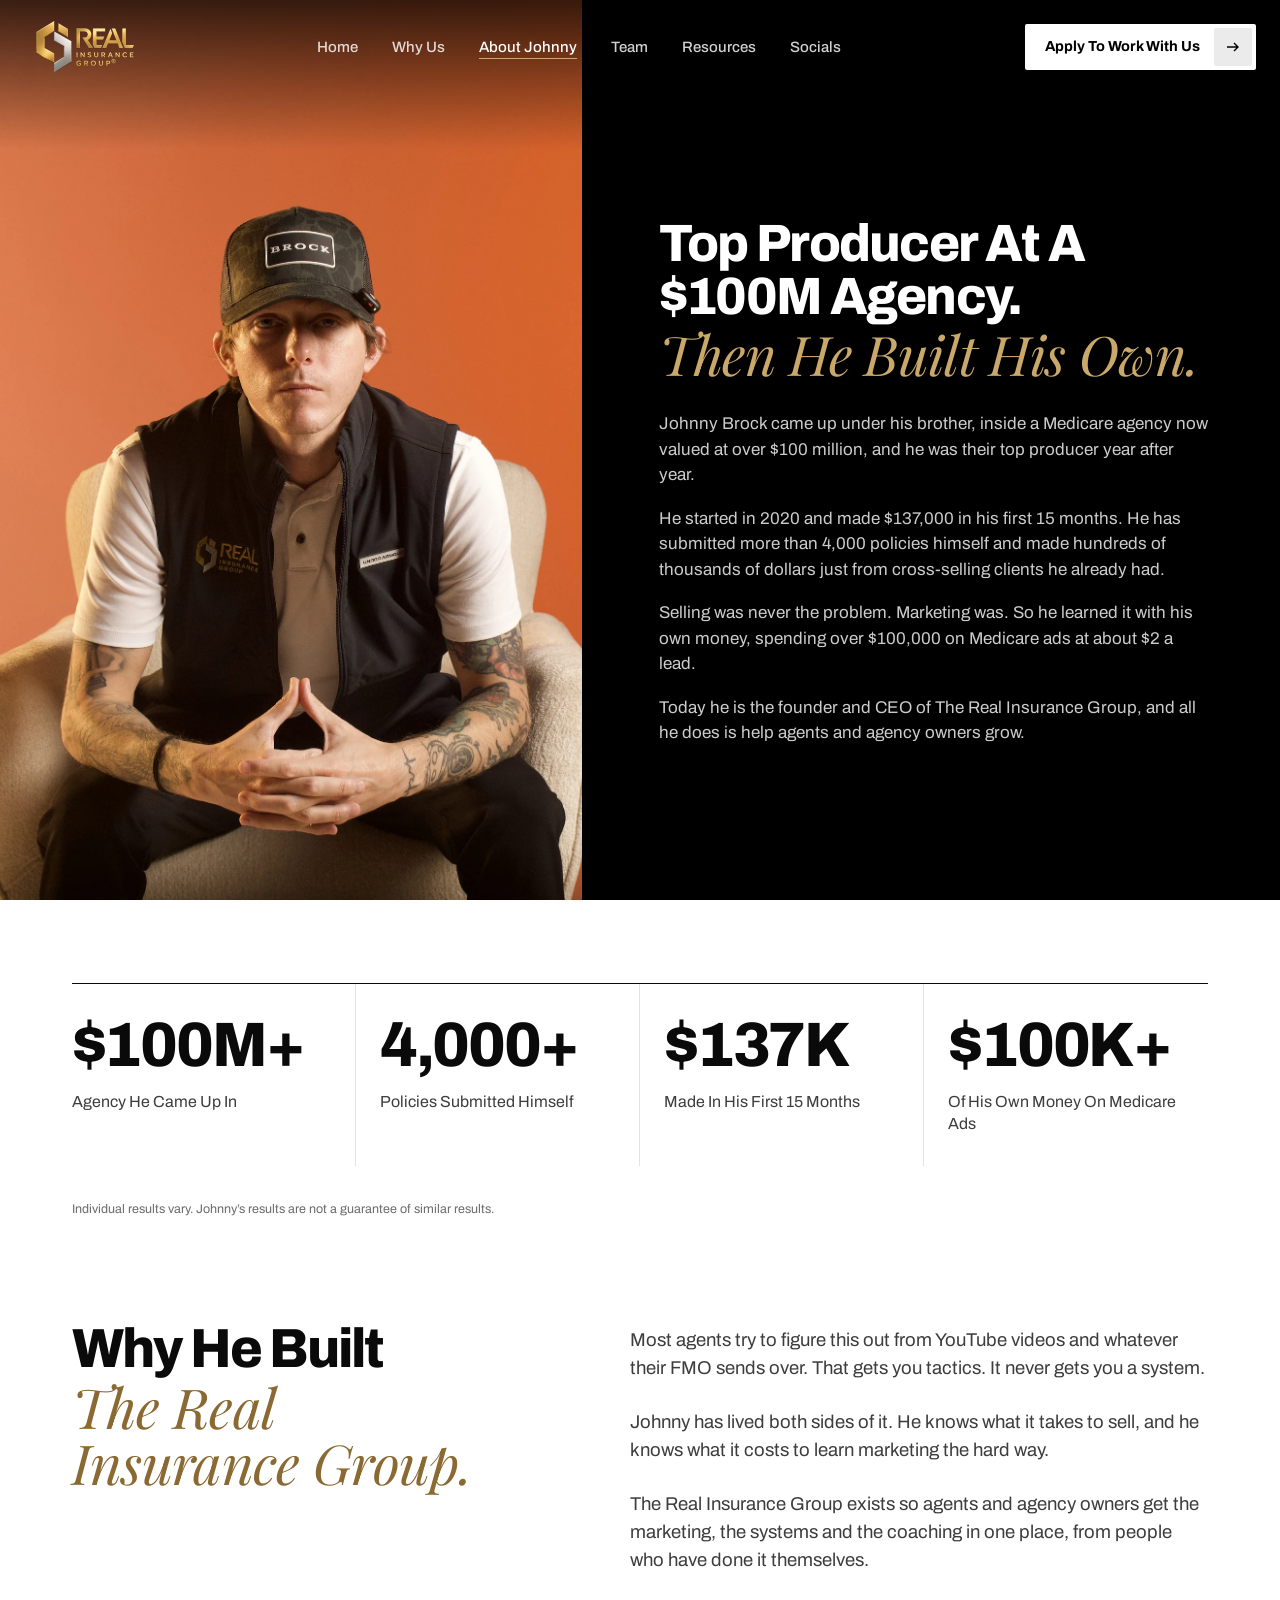
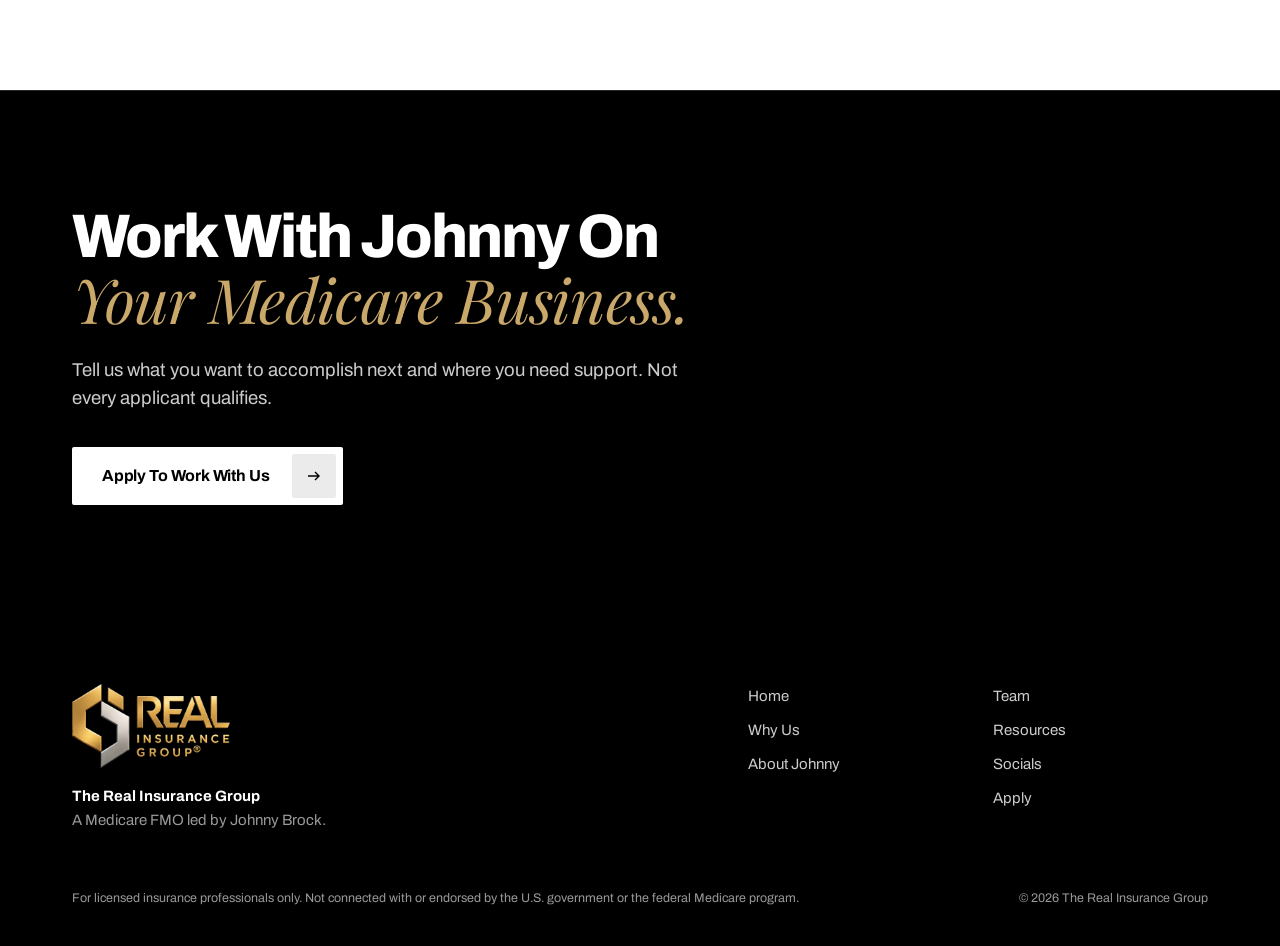
==== about.html @ c0083465 "Add survey-gated booking page with Johnny's calendar Co-Authored-By: Claude Opus 5.5 <noreply@anthro" ====
<!doctype html>
<html lang="en">
<head>
<meta charset="utf-8">
<meta name="viewport" content="width=device-width,initial-scale=1">
<title>About Johnny Brock | The Real Insurance Group</title>
<meta name="description" content="Johnny Brock came up under his brother as the top producer at a Medicare agency now valued at over $100 million. Then he built The Real Insurance Group.">
<link rel="icon" href="assets/favicon.png?v=2">
<link rel="apple-touch-icon" href="assets/favicon.png?v=2">
<meta name="theme-color" content="#000000">
<meta property="og:title" content="About Johnny Brock | The Real Insurance Group">
<meta property="og:description" content="Johnny Brock came up under his brother as the top producer at a Medicare agency now valued at over $100 million. Then he built The Real Insurance Group.">
<meta property="og:image" content="assets/og.jpg">
<meta property="og:type" content="website">
<link rel="preconnect" href="https://fonts.googleapis.com"><link rel="preconnect" href="https://fonts.gstatic.com" crossorigin>
<link href="https://fonts.googleapis.com/css2?family=Archivo:wdth,wght@62..125,400..800&family=Playfair+Display:ital,wght@1,400&display=swap" rel="stylesheet">
<link rel="stylesheet" href="styles.css?v=47">
<script>document.documentElement.classList.add('js')</script>
<script async src="https://javmartz04-ship-it.github.io/brandridge-tracker/t.js" data-client="johnny" data-name="Johnny" data-funnel="Main Website"></script>
</head>
<body class="inner">
<a class="skip" href="#main">Skip To Content</a>
<header class="nav" id="nav">
  <a class="brand" href="index.html" aria-label="The Real Insurance Group, home"><img src="assets/rig-logo-nav.webp" width="392" height="208" alt="The Real Insurance Group"></a>
  <nav aria-label="Main"><ul><li><a href="index.html">Home</a></li><li><a href="why.html">Why Us</a></li><li><a href="about.html" aria-current="page">About Johnny</a></li><li><a href="team.html">Team</a></li><li><a href="resources.html">Resources</a></li><li><a href="socials.html">Socials</a></li></ul></nav>
  <a class="btn lt" href="#apply" data-apply>Apply To Work With Us<i><svg viewBox="0 0 16 16" fill="none" stroke="currentColor" stroke-width="1.4"><path d="M2 8h11M9 4l4 4-4 4"/></svg></i></a>
  <button class="burger" id="burger" aria-label="Open menu" aria-expanded="false"><span></span><span></span></button>
</header>
<div class="sheet" id="sheet">
  <a href="index.html">Home</a><a href="why.html">Why Us</a><a href="about.html">About Johnny</a><a href="team.html">Team</a><a href="resources.html">Resources</a><a href="socials.html">Socials</a>
  <a class="btn lt" href="#apply" data-apply>Apply To Work With Us<i><svg viewBox="0 0 16 16" fill="none" stroke="currentColor" stroke-width="1.4"><path d="M2 8h11M9 4l4 4-4 4"/></svg></i></a>
</div>
<div id="sent" aria-hidden="true"></div>
<main id="main">
<section class="ab dark" id="top">
  <div class="ab-g">
    <div class="ab-photo"><img src="assets/johnny-chair.webp" width="1700" height="1855" alt="Johnny Brock, founder and CEO of The Real Insurance Group" fetchpriority="high"></div>
    <div class="ab-c">
      <h1>Top Producer At A $100M Agency. <em class="e">Then He Built His Own.</em></h1>
      <p class="lead">Johnny Brock came up under his brother, inside a Medicare agency now valued at over $100 million, and he was their top producer year after year.</p>
      <p class="lead">He started in 2020 and made $137,000 in his first 15 months. He has submitted more than 4,000 policies himself and made hundreds of thousands of dollars just from cross-selling clients he already had.</p>
      <p class="lead">Selling was never the problem. Marketing was. So he learned it with his own money, spending over $100,000 on Medicare ads at about $2 a lead.</p>
      <p class="lead">Today he is the founder and CEO of The Real Insurance Group, and all he does is help agents and agency owners grow.</p>
    </div>
  </div>
</section>

<section class="ab-n">
  <div class="wrap">
    <ul class="r">
      <li><b>$100M+</b><span>Agency He Came Up In</span></li>
      <li><b>4,000+</b><span>Policies Submitted Himself</span></li>
      <li><b>$137K</b><span>Made In His First 15 Months</span></li>
      <li><b>$100K+</b><span>Of His Own Money On Medicare Ads</span></li>
    </ul>
    <p class="fine">Individual results vary. Johnny&rsquo;s results are not a guarantee of similar results.</p>
  </div>
</section>

<section class="ab-w">
  <div class="wrap ab-w-g">
    <h2 class="r">Why He Built <em class="e">The Real Insurance Group.</em></h2>
    <div class="r">
      <p class="lead">Most agents try to figure this out from YouTube videos and whatever their FMO sends over. That gets you tactics. It never gets you a system.</p>
      <p class="lead">Johnny has lived both sides of it. He knows what it takes to sell, and he knows what it costs to learn marketing the hard way.</p>
      <p class="lead">The Real Insurance Group exists so agents and agency owners get the marketing, the systems and the coaching in one place, from people who have done it themselves.</p>
    </div>
  </div>
</section>

<section class="cta dark">
  <div class="wrap r">
    <h2>Work With Johnny On <em class="e">Your Medicare Business.</em></h2>
    <p class="lead">Tell us what you want to accomplish next and where you need support. Not every applicant qualifies.</p>
    <a class="btn" href="#apply" data-apply>Apply To Work With Us<i><svg viewBox="0 0 16 16" fill="none" stroke="currentColor" stroke-width="1.4"><path d="M2 8h11M9 4l4 4-4 4"/></svg></i></a>
  </div>
</section>
</main>

<footer class="foot dark">
  <div class="wrap foot-g">
    <div class="f-b"><a class="brand" href="index.html" aria-label="Home"><img src="assets/rig-logo.webp" width="900" height="478" alt="The Real Insurance Group" loading="lazy"></a><p><b>The Real Insurance Group</b><br>A Medicare FMO led by Johnny Brock.</p></div>
    <nav aria-label="Footer"><a href="index.html">Home</a><a href="why.html">Why Us</a><a href="about.html">About Johnny</a></nav>
    <nav aria-label="Footer, more"><a href="team.html">Team</a><a href="resources.html">Resources</a><a href="socials.html">Socials</a><a href="#apply" data-apply>Apply</a></nav>
  </div>
  <div class="wrap legal"><p>For licensed insurance professionals only. Not connected with or endorsed by the U.S. government or the federal Medicare program.</p><p>&copy; 2026 The Real Insurance Group</p></div>
</footer>

<div class="modal" id="modal" role="dialog" aria-modal="true" aria-label="Agent story" hidden><button class="x" id="x" aria-label="Close video"><span></span><span></span></button><video id="player" controls playsinline></video></div>
<div id="sv" role="dialog" aria-modal="true" aria-label="Apply To Work With Us" inert>
  <div class="scrim"></div>
  <div class="mcard" id="svCard">
    <div class="sv-bar"><i id="svFill"></i></div>
    <div class="sv-top"><button type="button" class="sv-x" id="svX" aria-label="Close"><svg viewBox="0 0 16 16" fill="none" stroke="currentColor" stroke-width="1.6"><path d="M3 3l10 10M13 3L3 13"/></svg></button></div>
    <div class="stage" id="svStage" aria-live="polite"></div>
  </div>
</div>
<script src="site.js?v=18"></script>
<script src="survey.js?v=4"></script>
</body>
</html>
---- styles.css ----
/* The Real Insurance Group. Black room, white paper, one platinum tone.
   Black ramp from reference/design-systems/bugatti. Radius 2px: institutional, everywhere. */
:root{
  --black:#000000;
  --soft:#0d0d0d;
  --card:#141414;
  --line-d:#262626;
  --line-d2:#3a3a3a;
  --white:#ffffff;
  --paper:#f5f5f3;
  --ink:#0a0a0a;
  --body:#3d3d3d;
  --muted:#6b6b6b;
  --line:#e2e2df;
  --on-d:#cccccc;
  --on-d-m:#999999;
  --plat:#d3ccbf;       /* the one accent, on black */
  --plat-ink:#6f685c;   /* same tone, legible on white */
  --r:2px;
  --ease:cubic-bezier(.32,.72,0,1);
  --disp:'Archivo',system-ui,sans-serif;
  --serif:'Playfair Display',Georgia,serif;
  --pad:clamp(20px,5.6vw,88px);
}
*{box-sizing:border-box;margin:0}
html{scroll-behavior:smooth;-webkit-text-size-adjust:100%}
body{font-family:var(--disp);background:var(--white);color:var(--ink);font-size:17px;line-height:1.6;-webkit-font-smoothing:antialiased;overflow-x:clip}
img,video{display:block;max-width:100%}
a{color:inherit;text-decoration:none}
button{font:inherit;color:inherit;background:none;border:0;cursor:pointer}
:focus-visible{outline:2px solid currentColor;outline-offset:3px}
.skip{position:absolute;left:-999px;top:8px;background:#fff;color:#000;padding:10px 16px;z-index:30}
.skip:focus{left:8px}

/* type */
h1,h2,h3{font-family:var(--disp);font-weight:800;letter-spacing:-.032em;line-height:1.02;font-variation-settings:"wdth" 96}
em.e{font-family:var(--serif);font-style:italic;font-weight:400;letter-spacing:-.012em;font-variation-settings:normal}
h2{font-size:clamp(38px,5.1vw,76px)}
h2 em.e{color:var(--plat-ink)}
.dark h2 em.e,.dark .e{color:var(--plat)}
.label{display:flex;align-items:center;gap:12px;font-size:11.5px;font-weight:600;letter-spacing:.24em;text-transform:uppercase;color:var(--muted);margin-bottom:26px}
.label::before{content:"";width:28px;height:1px;background:currentColor}
.dark .label{color:var(--on-d-m)}
.num{font-variant-numeric:tabular-nums}

/* buttons */
.btn{display:inline-flex;align-items:center;gap:22px;padding:7px 7px 7px 30px;border-radius:var(--r);font-weight:700;font-size:16px;letter-spacing:-.005em;background:var(--ink);color:var(--white);transition:transform .5s var(--ease),background .5s var(--ease)}
.btn i{display:grid;place-items:center;width:44px;height:44px;border-radius:var(--r);background:rgba(255,255,255,.14);transition:transform .5s var(--ease)}
.btn svg{width:16px;height:16px}
.btn:hover i{transform:translateX(3px) scale(1.05)}
.btn:active{transform:scale(.98)}
.dark .btn,.btn.lt{background:var(--white);color:var(--black)}
.dark .btn i,.btn.lt i{background:rgba(0,0,0,.08)}
.micro{font-size:13.5px;color:var(--muted);margin-top:14px}
.dark .micro{color:var(--on-d-m)}

/* nav */
.nav{position:fixed;z-index:20;top:14px;left:14px;right:14px;display:flex;align-items:center;justify-content:space-between;height:66px;padding:0 10px 0 22px;border-radius:var(--r);color:var(--white);background:rgba(10,10,10,.62);backdrop-filter:blur(22px) saturate(1.3);-webkit-backdrop-filter:blur(22px) saturate(1.3);box-shadow:inset 0 0 0 1px rgba(255,255,255,.1);transition:background .6s var(--ease)}
.brand svg{height:44px;width:auto;display:block}
.nav ul{display:flex;gap:34px;list-style:none;padding:0;font-size:15px;font-weight:500}
.nav ul a{opacity:.82;transition:opacity .4s var(--ease)}
.nav ul a:hover{opacity:1}
.nav .btn{padding:4px 4px 4px 20px;gap:14px;font-size:14.5px}
.nav .btn i{width:38px;height:38px}
.burger{display:none;width:46px;height:46px;position:relative}
.burger span{position:absolute;left:12px;right:12px;height:1.5px;background:#fff;transition:transform .55s var(--ease),top .55s var(--ease)}
.burger span:nth-child(1){top:18px}.burger span:nth-child(2){top:27px}
.open .burger span:nth-child(1){top:22px;transform:rotate(45deg)}
.open .burger span:nth-child(2){top:22px;transform:rotate(-45deg)}
.sheet{position:fixed;inset:0;z-index:19;background:rgba(0,0,0,.94);backdrop-filter:blur(30px);-webkit-backdrop-filter:blur(30px);color:#fff;padding:120px 26px 40px;display:flex;flex-direction:column;gap:6px;opacity:0;visibility:hidden;transition:opacity .5s var(--ease),visibility .5s}
.open .sheet{opacity:1;visibility:visible}
.sheet a:not(.btn){font-size:38px;font-weight:800;letter-spacing:-.03em;padding:6px 0;transform:translateY(26px);opacity:0;transition:transform .7s var(--ease),opacity .7s var(--ease)}
.open .sheet a:not(.btn){transform:none;opacity:1}
.sheet a:nth-child(2){transition-delay:.05s!important}.sheet a:nth-child(3){transition-delay:.1s!important}.sheet a:nth-child(4){transition-delay:.15s!important}.sheet a:nth-child(5){transition-delay:.2s!important}
.sheet .btn{align-self:flex-start;margin-top:26px}

/* hero */
.hero{position:relative;min-height:max(100dvh,760px);background:var(--black);color:var(--white);display:flex;align-items:flex-end;overflow:hidden}
.hero-photo{position:absolute;top:0;right:0;width:84%;height:100%;object-fit:cover;object-position:100% 10%}
.hero-photo-wrap{position:absolute;inset:0}
.hero-photo-wrap::after{content:"";position:absolute;inset:0;background:linear-gradient(90deg,#000 34%,rgba(0,0,0,.6) 50%,transparent 64%),linear-gradient(0deg,#000,transparent 20%)}
.hero-in{position:relative;width:100%;padding:128px var(--pad) 44px}
.hero .label{color:var(--on-d);margin-bottom:24px}
h1{font-size:clamp(50px,5.6vw,88px);line-height:.99}
h1 .ln{display:block;overflow:hidden;padding-bottom:.14em;margin-bottom:-.14em}
h1 .ln>span{display:block}
h1 em.e{color:var(--plat);font-size:1.04em}
.js h1 .ln>span{transform:translateY(112%);animation:rise 1.25s var(--ease) forwards}
.js h1 .ln:nth-child(2)>span{animation-delay:.1s}
.js h1 .ln:nth-child(3)>span{animation-delay:.2s}
@keyframes rise{to{transform:none}}
.sub{max-width:600px;font-size:clamp(17px,1.32vw,20px);line-height:1.5;color:var(--on-d);margin:26px 0 28px}
.sub b{color:#fff;font-weight:600}
.hero-rule{height:1px;background:var(--line-d2);max-width:640px;margin:32px 0 24px}
.stats{display:flex;gap:clamp(26px,3.6vw,56px)}
.stats b{display:block;font-size:clamp(26px,2.5vw,36px);font-weight:800;letter-spacing:-.03em;line-height:1.1}
.stats b sup{font-size:1em;vertical-align:baseline;color:var(--plat);line-height:0}
.stats>div>span{display:block;font-size:11px;font-weight:500;letter-spacing:.14em;text-transform:uppercase;color:var(--on-d-m);margin-top:5px}
.watch{position:absolute;right:0;bottom:0;display:flex;align-items:center;gap:20px;background:var(--white);color:var(--black);padding:10px 26px 10px 10px;text-align:left;transition:padding .6s var(--ease)}
.watch:hover{padding-right:34px}
.watch img{width:62px;height:78px;object-fit:cover;object-position:50% 18%;filter:grayscale(1)}
.watch small{display:block;font-size:12.5px;color:var(--muted);line-height:1.3}
.watch strong{display:block;font-size:19px;font-weight:800;letter-spacing:-.02em;line-height:1.25}
.watch .pl{display:grid;place-items:center;width:42px;height:42px;background:var(--black);color:#fff;border-radius:var(--r)}
.watch .pl svg{width:13px;height:13px}

@media (max-width:1000px){.nav ul{display:none}.nav .btn{display:none}.burger{display:block}.nav{height:60px;padding:0 6px 0 16px}.brand svg{height:32px}}
@media (min-width:1001px){.sheet{display:none}}
@media (max-width:760px){
  .hero{display:block;min-height:0}
  .hero-photo-wrap{position:relative;height:318px;overflow:hidden}
  .hero-photo{width:auto;max-width:none;height:128%;right:-14px;object-fit:contain}
  .hero-photo-wrap::after{background:linear-gradient(0deg,#000 2%,transparent 32%)}
  .hero-in{padding:0 20px 34px;margin-top:-34px}
  .hero .label{margin-bottom:14px;font-size:10.5px;letter-spacing:.18em}
  h1{font-size:clamp(42px,12.1vw,56px)}
  h1 em.e{font-size:.98em}
  .sub{font-size:16.5px;margin:16px 0 20px}
  .btn{width:100%;justify-content:space-between}
  .hero-rule{margin:26px 0 20px}
  .stats{justify-content:space-between;gap:12px}
  .stats>div>span{font-size:9.5px;letter-spacing:.1em}
  .watch{position:static;width:100%;padding:10px 18px 10px 10px}
  .watch .pl{margin-left:auto}
}
@media (prefers-reduced-motion:reduce){*,*::before,*::after{animation:none!important;transition:none!important}.js h1 .ln>span{transform:none}html{scroll-behavior:auto}}

/* layout */
.wrap{padding-inline:var(--pad);max-width:1640px;margin-inline:auto}
section{position:relative}
.lead{font-size:clamp(18px,1.45vw,22px);line-height:1.5;color:var(--body);margin-top:26px}
.dark .lead{color:var(--on-d)}
.fine{font-size:12.5px;line-height:1.55;color:var(--muted);padding-top:34px}
.js .r{opacity:0;transform:translateY(34px);filter:blur(6px);transition:opacity 1s var(--ease),transform 1s var(--ease),filter 1s var(--ease)}
.js .r.in{opacity:1;transform:none;filter:none}
.shell{padding:7px;border-radius:calc(var(--r) + 2px);background:rgba(0,0,0,.035);box-shadow:inset 0 0 0 1px rgba(0,0,0,.06)}
.shell.d{background:rgba(255,255,255,.06);box-shadow:inset 0 0 0 1px rgba(255,255,255,.12)}
.core{background:var(--white);border-radius:var(--r);padding:clamp(26px,3.4vw,52px);box-shadow:0 24px 60px -30px rgba(0,0,0,.18),inset 0 1px 0 #fff;height:100%}
.core.blk{background:var(--black);color:var(--white);box-shadow:0 34px 80px -34px rgba(0,0,0,.5),inset 0 1px 0 rgba(255,255,255,.1)}

/* strip */
.strip{overflow:hidden;background:var(--white);border-bottom:1px solid var(--line);padding:24px 0}
.track{display:flex;width:max-content;animation:mq 46s linear infinite}
.strip:hover .track{animation-play-state:paused}
.set{display:flex;gap:64px;padding-right:64px}
.set span{white-space:nowrap;font-size:16px;color:var(--muted)}
.set b{color:var(--ink);font-weight:800;letter-spacing:-.02em;margin-right:6px}
@keyframes mq{to{transform:translateX(-50%)}}

/* problem */
.why{padding:clamp(88px,10.5vw,168px) 0 clamp(72px,8vw,120px)}
.why-g{display:grid;grid-template-columns:5fr 6fr;gap:clamp(40px,7vw,120px)}
.why-h{align-self:start}
.rows{list-style:none;padding:0;border-top:1px solid var(--ink)}
.rows li{display:grid;grid-template-columns:58px 1fr;padding:30px 0 32px;border-bottom:1px solid var(--line)}
.n{font-size:13px;font-weight:600;color:var(--muted);padding-top:7px}
.rows h3{font-size:clamp(24px,2vw,30px);letter-spacing:-.025em;line-height:1.15}
.rows p{grid-column:2;margin-top:10px;color:var(--body);max-width:520px}
.sub-x{display:grid;grid-template-columns:5fr 6fr;gap:clamp(40px,7vw,120px);align-items:end;margin-top:clamp(80px,9vw,140px)}
.sx-l{font-size:clamp(20px,1.7vw,26px);line-height:1.38;letter-spacing:-.012em}
.sx-n b{display:block;font-size:clamp(72px,12.4vw,196px);font-weight:800;letter-spacing:-.055em;line-height:.9;font-variation-settings:"wdth" 92}
.sx-n span{display:block;margin-top:18px;color:var(--muted);font-size:18px}

/* machine */
.machine{background:var(--black);color:var(--white);padding:clamp(100px,12vw,190px) 0 clamp(88px,9vw,140px)}
.reframe{font-size:clamp(42px,7vw,112px);line-height:1}
.reframe em.e{font-size:1.02em}
.m-head{display:flex;justify-content:space-between;align-items:flex-end;gap:40px;margin-top:clamp(70px,9vw,140px);padding-bottom:30px;border-bottom:1px solid var(--line-d2)}
.m-head p{max-width:520px;color:var(--on-d);font-size:18px}
.m-head h3{font-size:clamp(22px,2vw,30px);text-align:right;line-height:1.1;letter-spacing:-.02em}
.parts{list-style:none;padding:0;display:grid;grid-template-columns:repeat(5,1fr)}
.parts li{padding:30px 26px 10px;border-left:1px solid var(--line-d)}
.parts li:first-child{border-left:0;padding-left:0}
.parts .n{display:block;color:var(--plat);padding:0}
.parts h3{font-size:clamp(26px,2.4vw,36px);margin:clamp(60px,7vw,110px) 0 14px;letter-spacing:-.03em}
.parts p{font-size:15.5px;line-height:1.5;color:var(--on-d-m)}

/* deal */
.deal{padding:clamp(100px,11vw,176px) 0}
.deal-g{display:grid;grid-template-columns:7fr 5fr;gap:18px;margin-top:clamp(40px,5vw,72px)}
.who{font-size:14px;font-weight:600;color:var(--muted);margin-bottom:clamp(44px,6vw,92px)}
.blk .who{color:var(--on-d-m)}
.core h3{font-size:clamp(30px,3vw,46px);line-height:1.05}
.deal dl{margin-top:44px}
.deal dt{font-weight:700;padding-top:20px;border-top:1px solid var(--line-d2)}
.deal dd{margin:4px 0 22px;color:var(--on-d);max-width:560px}
.deal ul{list-style:none;padding:0;margin-top:44px}
.deal ul li{padding:15px 0;border-top:1px solid var(--line);color:var(--body);line-height:1.42}
.catch{max-width:1040px;margin:clamp(90px,10vw,160px) auto 0}
.c-q{font-family:var(--serif);font-style:italic;font-size:clamp(30px,3.2vw,46px);color:var(--plat-ink)}
.catch blockquote{font-size:clamp(25px,2.9vw,44px);line-height:1.22;letter-spacing:-.024em;margin-top:18px;font-weight:500;color:var(--muted)}
.catch strong{color:var(--ink);font-weight:800}
.catch figcaption{margin-top:26px;font-size:15px;font-weight:600}

/* math */
.math{background:var(--paper);padding:clamp(100px,11vw,170px) 0 64px}
.math-g{display:grid;grid-template-columns:5fr 7fr;gap:clamp(40px,7vw,110px);align-items:center}
.calc label{display:flex;justify-content:space-between;align-items:baseline;gap:20px;font-weight:600}
.calc output{font-size:36px;font-weight:800;letter-spacing:-.03em}
input[type=range]{-webkit-appearance:none;appearance:none;width:100%;height:30px;background:none;margin:12px 0 26px;cursor:pointer}
input[type=range]::-webkit-slider-runnable-track{height:2px;background:linear-gradient(90deg,var(--ink) var(--p,58%),var(--line) var(--p,58%))}
input[type=range]::-moz-range-track{height:2px;background:var(--line)}
input[type=range]::-moz-range-progress{height:2px;background:var(--ink)}
input[type=range]::-webkit-slider-thumb{-webkit-appearance:none;width:30px;height:30px;margin-top:-14px;border-radius:var(--r);background:var(--ink);box-shadow:0 8px 20px -6px rgba(0,0,0,.45)}
input[type=range]::-moz-range-thumb{width:30px;height:30px;border:0;border-radius:var(--r);background:var(--ink)}
.out{display:grid;grid-template-columns:1fr 1fr 1.25fr;gap:18px}
.out span{display:block;font-size:13.5px;color:var(--muted)}
.out b{font-size:clamp(25px,2.3vw,34px);font-weight:800;letter-spacing:-.03em;line-height:1.3}
.out .big b{font-size:clamp(32px,3.2vw,48px);line-height:1}
.bars{display:grid;grid-template-columns:repeat(5,1fr);gap:8px;height:150px;align-items:end;margin-top:30px}
.bar{height:100%;display:flex;flex-direction:column;justify-content:flex-end;position:relative}
.bar i{display:block;width:100%;height:100%;background:var(--ink);transform-origin:bottom;transition:transform .7s var(--ease)}
.bar span{font-size:12px;color:var(--muted);padding-top:8px}
.cmp{margin-top:22px;padding-top:18px;border-top:1px solid var(--line);color:var(--muted);font-size:15.5px}
.cmp b{color:var(--ink)}

/* johnny */
.johnny{display:grid;grid-template-columns:5fr 7fr;background:var(--white)}
.j-photo{background:#000;position:relative;min-height:640px;overflow:hidden}
.j-photo img{position:absolute;inset:0;width:100%;height:100%;object-fit:cover;object-position:50% 12%}
.j-copy{padding:clamp(84px,9.5vw,150px) var(--pad)}
.time{list-style:none;padding:0;margin-top:44px;border-top:1px solid var(--ink)}
.time li{display:grid;grid-template-columns:clamp(120px,14vw,190px) 1fr;align-items:baseline;padding:15px 0;border-bottom:1px solid var(--line)}
.time b{font-size:clamp(20px,1.7vw,25px);font-weight:800;letter-spacing:-.025em}
.time span{color:var(--body)}
.j-q{display:flex;align-items:center;gap:28px;margin-top:48px}
.j-q img{width:128px;height:128px;object-fit:cover;border-radius:var(--r);flex:none}
.j-q blockquote{font-family:var(--serif);font-style:italic;font-size:clamp(22px,1.9vw,28px);line-height:1.25}
.j-q cite{display:block;font-family:var(--disp);font-style:normal;font-size:14px;color:var(--muted);margin-top:10px}

/* results */
.results{background:var(--paper);padding:clamp(100px,11vw,170px) 0 64px}
.res-h{display:flex;justify-content:space-between;align-items:flex-end;gap:30px}
.arrows{display:flex;gap:8px;flex:none}
.arrows button{width:54px;height:54px;border-radius:var(--r);background:var(--ink);color:#fff;display:grid;place-items:center;transition:transform .5s var(--ease)}
.arrows button:active{transform:scale(.95)}
.arrows svg{width:17px;height:17px}
.rail{display:flex;gap:18px;overflow-x:auto;scroll-snap-type:x mandatory;padding:clamp(40px,4.6vw,66px) var(--pad) 6px;scrollbar-width:none;scroll-padding-left:var(--pad)}
.rail::-webkit-scrollbar{display:none}
.t{flex:0 0 clamp(272px,23vw,350px);scroll-snap-align:start}
.t h3{font-size:clamp(32px,2.9vw,44px);margin-top:22px;letter-spacing:-.04em}
.t .res{font-weight:600;margin-top:4px;line-height:1.35}
.t p{font-size:15.5px;line-height:1.5;color:var(--body);margin-top:12px}
.t .res{color:var(--ink)}
.t .by{font-size:14px;color:var(--muted)}
.t .by b{display:block;color:var(--ink);font-weight:700}
.v{position:relative;display:block;width:100%;aspect-ratio:4/5;overflow:hidden;border-radius:var(--r);background:#000}
.v img{width:100%;height:100%;object-fit:cover;object-position:50% 20%;filter:grayscale(1);transition:filter .7s var(--ease),transform 1s var(--ease)}
.v:hover img{filter:none;transform:scale(1.03)}
.v .pl{position:absolute;left:14px;bottom:14px;width:46px;height:46px;display:grid;place-items:center;background:#fff;color:#000;border-radius:var(--r)}
.v .pl svg{width:13px;height:13px}
.v .d{position:absolute;right:14px;bottom:26px;color:#fff;font-size:13px;font-weight:600;text-shadow:0 1px 8px rgba(0,0,0,.6)}
.words{display:grid;grid-template-columns:5fr 7fr;gap:clamp(30px,6vw,90px);margin-top:clamp(70px,8vw,120px);padding-top:40px}
.words>*{border-top:1px solid var(--ink);padding-top:26px}
.words blockquote{font-size:clamp(20px,1.7vw,26px);line-height:1.34;letter-spacing:-.015em}
.words strong{font-weight:800}
.words cite{display:block;font-style:normal;font-size:14px;color:var(--muted);margin-top:14px}

/* fit + faq */
.fit{padding:clamp(100px,11vw,170px) 0}
.fit-g{display:grid;grid-template-columns:7fr 5fr;gap:clamp(40px,7vw,110px)}
.two{display:grid;grid-template-columns:1fr 1fr;gap:clamp(28px,4vw,60px);margin-top:48px}
.two h3{font-size:19px;letter-spacing:-.015em;padding-bottom:14px;border-bottom:1px solid var(--ink)}
.two .no{color:var(--muted)}
.two .no h3{border-color:var(--line)}
.two ul{list-style:none;padding:0}
.two li{padding:14px 0;border-bottom:1px solid var(--line);line-height:1.42;font-size:16px}
.faq{border-top:1px solid var(--ink);align-self:start}
details{border-bottom:1px solid var(--line)}
summary{list-style:none;cursor:pointer;padding:24px 34px 24px 0;font-weight:700;font-size:19px;letter-spacing:-.015em;line-height:1.28;position:relative}
summary::-webkit-details-marker{display:none}
summary::after,summary::before{content:"";position:absolute;right:4px;top:35px;width:15px;height:1.5px;background:var(--ink);transition:transform .5s var(--ease)}
summary::after{transform:rotate(90deg)}
details[open] summary::after{transform:rotate(0)}
details p{padding:0 34px 24px 0;color:var(--body)}

/* apply */
.apply{background:var(--black);color:var(--white);padding:clamp(100px,11vw,170px) 0}
.apply-g{display:grid;grid-template-columns:6fr 6fr;gap:clamp(40px,7vw,110px);align-items:center}
.apply h2{font-size:clamp(42px,5.8vw,92px)}
.apply .core{background:var(--white);color:var(--ink)}
form{display:grid;grid-template-columns:1fr 1fr;gap:18px}
.f{grid-column:1/-1}.f.half{grid-column:auto}
.f label{display:block;font-size:13.5px;font-weight:600;margin-bottom:7px}
.f input,.f select{width:100%;height:52px;padding:0 14px;font:inherit;font-size:16px;color:var(--ink);background:var(--paper);border:1px solid var(--line);border-radius:var(--r);transition:border-color .4s var(--ease),background .4s var(--ease)}
.f input:focus,.f select:focus{outline:0;border-color:var(--ink);background:#fff}
.f .bad{border-color:#000;background:#fff;box-shadow:inset 0 0 0 1px #000}
.err{grid-column:1/-1;font-size:14.5px;font-weight:600}
.apply .btn.sub-b{grid-column:1/-1;background:var(--ink);color:#fff;justify-content:space-between;width:100%}
.apply .btn.sub-b i{background:rgba(255,255,255,.14)}
form .micro{grid-column:1/-1;margin:0;color:var(--muted)}
.ok h3{font-size:36px}.ok p{margin-top:12px;color:var(--body)}

/* footer */
.foot{background:var(--black);color:var(--white);border-top:1px solid var(--line-d);padding:64px 0 38px}
.foot-g{display:grid;grid-template-columns:6fr 2fr 2fr;gap:30px}
.foot .brand svg{height:72px}
.foot nav{display:flex;flex-direction:column;gap:10px;font-size:15px;color:var(--on-d)}
.foot nav a:hover{color:#fff}
.legal{display:flex;justify-content:space-between;gap:30px;margin-top:56px;font-size:12.5px;color:var(--on-d-m)}

/* modal */
.modal{position:fixed;inset:0;z-index:40;background:rgba(0,0,0,.94);display:grid;place-items:center;padding:24px}
.modal[hidden]{display:none}
.modal video{max-height:88dvh;max-width:100%;border-radius:var(--r);background:#000}
.x{position:absolute;top:18px;right:18px;width:50px;height:50px}
.x span{position:absolute;left:13px;right:13px;top:24px;height:1.5px;background:#fff;transform:rotate(45deg)}
.x span+span{transform:rotate(-45deg)}

@media (max-width:1000px){
  .why-g,.sub-x,.deal-g,.math-g,.johnny,.fit-g,.apply-g{grid-template-columns:1fr}
  .parts{grid-template-columns:1fr}
  .parts li,.parts li:first-child{display:grid;grid-template-columns:44px 1fr;padding:24px 0;border-left:0;border-bottom:1px solid var(--line-d)}
  .parts h3{margin:0 0 6px;font-size:28px}.parts p{grid-column:2}
  .m-head{display:block}.m-head h3{text-align:left;margin-top:26px}.m-head h3 br{display:none}
  .j-photo{min-height:0;aspect-ratio:1/1}
  .words{grid-template-columns:1fr}
}
@media (max-width:640px){
  .out{grid-template-columns:1fr 1fr}.out .big{grid-column:1/-1}
  .two{grid-template-columns:1fr}
  form{grid-template-columns:1fr}.f.half{grid-column:1/-1}
  .arrows{display:none}
  .t{flex-basis:76vw}
  .j-q{align-items:flex-start;gap:18px}.j-q img{width:84px;height:84px}
  .foot-g{grid-template-columns:1fr 1fr}.foot-g .brand{grid-column:1/-1}
  .legal{display:block}.legal p+p{margin-top:10px}
  .rows li{grid-template-columns:42px 1fr}
  .time li{grid-template-columns:112px 1fr}
}
@media (prefers-reduced-motion:reduce){.js .r{opacity:1;transform:none;filter:none}.track{animation:none}}

/* emphasis always takes its own line */
h2 em.e{display:block}
.why-h h2{font-size:clamp(38px,4.3vw,66px)}
.reframe{font-size:clamp(38px,5.15vw,84px)}
.reframe em.e{font-size:1.14em;margin-top:.04em}
.bars{height:190px}
@media (max-width:760px){h1 .em-br{display:block}}

/* Grant-order sections */
.band{background:var(--paper);border-bottom:1px solid var(--line)}
.band p{padding-block:22px;display:flex;justify-content:center;gap:18px;flex-wrap:wrap;font-size:clamp(17px,1.4vw,21px)}
.band span{font-family:var(--serif);font-style:italic}
.band b{font-weight:600;font-size:14px;align-self:center;color:var(--muted)}
.work{padding:clamp(80px,7.5vw,120px) 0;background:var(--white)}
.work h2 em.e,.about h2 em.e,.results h2 em.e{display:inline}
.cards{display:grid;grid-template-columns:1fr 1fr;gap:24px;margin-top:clamp(36px,3.6vw,56px)}
.card{position:relative;display:block;height:clamp(380px,33vw,500px);background:#000;overflow:hidden;border-radius:var(--r);color:#fff}
.card img{position:absolute;right:-4%;bottom:-3%;height:112%;width:auto;max-width:none;transition:transform 1.2s var(--ease)}
.card img.think{right:-2%;bottom:-2%;height:118%}
.card:hover img{transform:scale(1.035)}
.c-t{position:absolute;left:clamp(24px,2.8vw,44px);bottom:clamp(24px,2.8vw,40px);max-width:300px}
.c-t h3{font-size:clamp(34px,3.2vw,50px);line-height:1}
.c-t i{display:block;width:38px;height:2px;background:var(--plat);margin:16px 0 14px}
.c-t p{font-size:15.5px;line-height:1.45;color:var(--on-d)}
.about{position:relative;overflow:hidden;background:radial-gradient(90% 90% at 72% 30%,#fff,#f1f1ee 55%,#dfdfdb)}
.a-photo{position:absolute;right:-2%;bottom:0;width:min(58%,960px);height:auto}
.a-in{position:relative;padding-block:clamp(84px,8.5vw,136px) clamp(64px,6vw,96px)}
.a-in>*{max-width:600px}
.about h2{font-size:clamp(38px,4.3vw,66px)}
.about .time{margin-top:34px}
.about .time li{grid-template-columns:150px 1fr;padding:13px 0}
.reach{display:flex;gap:clamp(28px,4vw,60px);margin-top:36px}
.reach>div>b{display:block;font-size:clamp(26px,2.5vw,36px);font-weight:800;letter-spacing:-.03em;line-height:1.1}
.reach>div>span{display:block;font-size:11px;font-weight:500;letter-spacing:.12em;text-transform:uppercase;color:var(--muted);margin-top:6px}
.machine{padding:clamp(80px,7.5vw,120px) 0 clamp(60px,5.5vw,90px)}
.machine h2 em.e{display:inline}
.machine .parts{margin-top:40px;border-top:1px solid var(--line-d2)}
.machine .parts h3{margin-top:clamp(36px,4vw,60px)}
.results{padding:clamp(80px,7.5vw,120px) 0 48px;background:var(--white)}
.apply{padding:clamp(80px,8vw,130px) 0}
@media (max-width:1000px){
  .about .a-in{padding-bottom:20px}
  .a-photo{position:static;width:112%;max-width:none;margin:0 -6% 0 -6%}
  .about{display:flex;flex-direction:column-reverse}
  .machine .parts h3{margin:0 0 6px}
}
@media (max-width:640px){
  .cards{grid-template-columns:1fr;gap:14px}
  .card{height:420px}
  .card img,.card img.think{height:96%;right:-22%;bottom:-2%}
  .c-t{max-width:230px}
  .reach{justify-content:space-between;gap:12px}
  .reach>div>span{font-size:9.5px;letter-spacing:.08em}
  .about .time li{grid-template-columns:112px 1fr}
}

/* card + about fit */
.card::after{content:"";position:absolute;inset:0;background:linear-gradient(90deg,#000 26%,rgba(0,0,0,.55) 44%,transparent 62%)}
.c-t{z-index:1;max-width:250px}
.card img{right:-20%}
.card img.think{right:-8%}
.a-photo{right:0;width:min(55%,900px)}
.about h2{max-width:none}
.about h2 em.e{display:block}
.a-in>h2{max-width:820px}
@media (max-width:1000px){.a-photo{width:100%;margin:0}}
@media (max-width:640px){
  .card{height:430px}
  .card::after{background:linear-gradient(180deg,#000 30%,transparent 52%)}
  .card img{height:68%;right:-24%;bottom:-2%}
  .card img.think{height:70%;right:-14%}
  .c-t{top:22px;bottom:auto;left:20px;max-width:300px}
  .c-t h3 br{display:none}
  .c-t h3{font-size:32px}
  .results h2 em.e,.work h2 em.e,.machine h2 em.e{display:block}
}

/* hero on stage */
.hero-photo{left:35.2%;right:auto;top:0;width:auto;max-width:none;height:min(100%,62.5vw);object-fit:fill}
.hero-photo-wrap::after{background:linear-gradient(90deg,#000 36%,rgba(0,0,0,.55) 43%,transparent 51%),linear-gradient(0deg,#000,transparent 22%)}

/* stage */
.stage{background:#000;color:#fff}
.s-wide{position:relative}
.s-wide img{width:100%;height:min(62vw,860px);object-fit:cover;object-position:50% 62%}
.s-wide::after{content:"";position:absolute;inset:0;background:linear-gradient(0deg,#000 8%,rgba(0,0,0,.55) 36%,transparent 62%)}
.s-wide figcaption{position:absolute;left:0;right:0;bottom:clamp(20px,3vw,44px);z-index:1;margin-inline:auto}
.s-wide h2{font-size:clamp(36px,5vw,78px)}
.s-wide .label{margin-bottom:16px}
.s-row{display:grid;grid-template-columns:5fr 7fr;gap:clamp(36px,6vw,96px);align-items:center;padding-block:clamp(56px,6vw,96px) clamp(80px,8vw,130px)}
.s-row blockquote{font-family:var(--serif);font-style:italic;font-size:clamp(30px,3.5vw,54px);line-height:1.16}
.s-row cite{display:block;font-family:var(--disp);font-style:normal;font-size:15px;font-weight:600;color:var(--plat);margin-top:22px}
.s-row img{width:100%;border-radius:var(--r);aspect-ratio:3/2;object-fit:cover;object-position:60% 50%}

@media (max-width:1000px){
  .hero{display:block;min-height:0}
  .hero-photo-wrap{position:relative;height:clamp(330px,62vw,520px);overflow:hidden}
  .hero-photo{height:auto;width:max(215%,840px);left:50%;top:-16%;transform:translateX(-40.6%)}
  .hero-photo-wrap::after{background:linear-gradient(0deg,#000 2%,transparent 30%)}
  .hero-in{padding:0 var(--pad) 34px;margin-top:-34px}
  .watch{position:static;width:100%;padding:10px 18px 10px 10px}
  .watch .pl{margin-left:auto}
  .s-row{grid-template-columns:1fr}
}
@media (max-width:640px){
  .card::after{background:linear-gradient(180deg,rgba(201,162,92,.95) 34%,transparent 56%)}
  .s-wide img{height:112vw;object-position:50% 55%}
}

/* card fit */
.c-t{max-width:205px;z-index:1}
.card img{right:-29%}
.card img.think{right:-17%}
.apply h2{font-size:clamp(40px,4.4vw,68px)}
h1 em.e,h2 em.e{display:block}
.work h2 em.e,.machine h2 em.e,.results h2 em.e{display:inline}
h1 .ln{padding-bottom:.2em;margin-bottom:-.2em}

/* Palette: black, white, deep green surfaces, gold only as a small flat accent */
:root{--green:#15120e;--green-2:#8a6a32;--gold:#c9a86a;--plat:#c9a86a;--plat-ink:#8a6a32}
em.e{color:var(--green-2)}
.dark em.e{color:#fff}
.hero em.e{color:var(--gold)}
.label::before{background:var(--gold);height:1px}
.dark .label{color:var(--on-d)}
.btn{background:var(--ink);color:#fff}
.btn i{background:rgba(255,255,255,.14)}
.dark .btn,.btn.lt{background:#fff;color:#000}
.dark .btn i,.btn.lt i{background:rgba(0,0,0,.08)}
.apply .btn.sub-b{background:var(--ink);color:#fff}
.apply .btn.sub-b i{background:rgba(255,255,255,.14)}
.watch .pl{background:#000;color:#fff}
.band{background:var(--green-2);border:0;color:#fff}
.band b{color:rgba(255,255,255,.76)}
.c-t i{background:var(--gold)}
.c-t p{color:rgba(255,255,255,.84)}
.machine .parts,.machine .parts li{border-color:rgba(255,255,255,.18)}
.machine .parts p{color:rgba(255,255,255,.76)}
.machine .parts .n{color:var(--gold)}
.arrows button{background:var(--ink);color:#fff}
.reach b{color:var(--ink)}
.s-row cite{color:var(--on-d)}
.v img,.v:hover img,.watch img{filter:none}
@media (max-width:640px){
  .c-t{max-width:300px}.card img{right:-24%}.card img.think{right:-14%}
  .work h2 em.e,.machine h2 em.e,.results h2 em.e{display:block}
}

/* Round 2: benchmarked against Grant Cardone, Tony Robbins, Acquisition.com */
.dark h2 em.e{color:#fff}
.hero em.e{color:var(--gold)}
#sent{position:absolute;top:0;left:0;width:1px;height:60px}
.nav{background:transparent;box-shadow:none;backdrop-filter:none;-webkit-backdrop-filter:none;transition:background .6s var(--ease),box-shadow .6s var(--ease)}
.nav.solid{background:rgba(10,10,10,.72);backdrop-filter:blur(22px) saturate(1.3);-webkit-backdrop-filter:blur(22px) saturate(1.3);box-shadow:inset 0 0 0 1px rgba(255,255,255,.1)}
.hero-photo{animation:settle 2.8s var(--ease) both;transform-origin:72% 42%}
@keyframes settle{from{scale:1.07}to{scale:1}}
.stats>div+div{border-left:1px solid var(--line-d2);padding-left:clamp(26px,3.6vw,56px)}
.card .go{display:inline-block;margin-top:14px;font-size:14px;font-weight:600;border-bottom:1px solid rgba(255,255,255,.5);padding-bottom:2px}
.card .go::after{content:" \2192";display:inline-block;transition:transform .5s var(--ease)}
.card:hover .go::after{transform:translateX(4px)}
.c-t{bottom:clamp(20px,2.2vw,32px)}
.parts .n,.machine .parts .n{font-family:var(--serif);font-style:italic;font-size:clamp(34px,3.1vw,46px);line-height:1;color:rgba(255,255,255,.42);transition:color .5s var(--ease)}
.parts li{transition:background .6s var(--ease)}
.parts li:hover{background:rgba(255,255,255,.04)}
.parts li:hover .n{color:var(--gold)}
.machine .parts h3{margin-top:clamp(22px,2.4vw,36px)}
.machine .parts li{padding-bottom:34px}
.t{flex-basis:clamp(280px,25vw,370px)}
.v{aspect-ratio:4/4.7}
.v img{transform:scale(1.08)}
.v:hover img{transform:scale(1.12)}
.t-c{position:relative;background:#fff;margin:-54px 18px 0 18px;padding:20px 20px 22px;box-shadow:0 24px 50px -28px rgba(0,0,0,.35);border-radius:var(--r)}
.t-c::before{content:"";position:absolute;left:0;top:0;width:44px;height:2px;background:var(--gold)}
.t-c h3{margin-top:0;font-size:clamp(28px,2.4vw,36px)}
.results .v .pl{bottom:66px}.results .v .d{bottom:78px}
.rail{padding-bottom:26px}
.results{background:var(--paper)}
.qf{position:relative;background:#000;color:#fff;min-height:min(62vw,820px);display:flex;align-items:center;overflow:hidden}
.qf>img{position:absolute;inset:0;width:100%;height:100%;object-fit:cover;object-position:50% 34%}
.qf::before{content:"";position:absolute;inset:0;z-index:1;background:linear-gradient(90deg,rgba(0,0,0,.72) 0,transparent 26%,transparent 46%,rgba(0,0,0,.82) 72%)}
.qf-in{position:relative;z-index:2;width:100%;display:flex;justify-content:flex-end}
.qf blockquote{max-width:min(46vw,640px);font-size:clamp(30px,3.5vw,54px);font-weight:600;line-height:1.14;letter-spacing:-.025em}
.qf cite{display:block;font-style:normal;font-size:15px;font-weight:600;letter-spacing:0;margin-top:24px;color:var(--on-d)}
.qf cite::before{content:"";display:inline-block;width:30px;height:1px;background:var(--gold);vertical-align:middle;margin-right:12px}
.foot{background:#000;border:0}
.f-b p{margin-top:16px;color:var(--on-d-m);font-size:15px}
.foot .brand svg{height:64px}
@supports (animation-timeline:view()){
  .a-photo{animation:drift-a linear both;animation-timeline:view();animation-range:entry 0% cover 45%}
  .s-wide img,.qf>img{animation:settle-z linear both;animation-timeline:view();animation-range:entry 0% cover 60%}
  @keyframes drift-a{from{translate:0 56px}to{translate:0 0}}
  @keyframes settle-z{from{scale:1.08}to{scale:1}}
}
@media (max-width:1000px){
  .stats>div+div{border-left:0;padding-left:0}
  .qf{min-height:0;display:block}
  .qf>img{position:static;height:66vw}
  .qf::before{display:none}
  .qf-in{padding-block:34px 56px;display:block}
  .qf blockquote{max-width:none}
}
@media (max-width:640px){
  .t{flex-basis:78vw}
  .card .go{margin-top:10px}
}
@media (prefers-reduced-motion:reduce){.hero-photo,.a-photo,.s-wide img,.qf>img{animation:none}}
.s-wide{overflow:hidden}

/* Round 3 */
h2,.qf blockquote{text-wrap:balance}
.qf>img{left:-26%;width:126%;max-width:none}
.qf-in{align-self:flex-start;padding-top:clamp(90px,10vw,150px)}
.qf blockquote{max-width:min(36vw,520px)}
.qf::before{background:linear-gradient(90deg,rgba(0,0,0,.5) 0,transparent 24%,transparent 54%,rgba(0,0,0,.72) 76%)}
@media (max-width:1000px){
  .qf>img{left:0;width:100%}
  .qf-in{padding-top:34px}
  .qf blockquote{max-width:none}
}
@media (max-width:640px){
  .f-b{grid-column:1/-1}
}

/* Round 4: small laptops and tablets stack the hero so the headline never touches him */
@media (max-width:1180px){
  .hero{display:block;min-height:0}
  .hero-photo-wrap{position:relative;height:clamp(330px,56vw,560px);overflow:hidden}
  .hero-photo{height:auto;width:max(215%,840px);left:50%;top:-16%;transform:translateX(-40.6%)}
  .hero-photo-wrap::after{background:linear-gradient(0deg,#000 2%,transparent 30%)}
  .hero-in{padding:0 var(--pad) 34px;margin-top:-34px}
  .watch{position:static;width:100%;padding:10px 18px 10px 10px}
  .watch .pl{margin-left:auto}
}

@media (min-width:761px) and (max-width:1180px){
  .hero-photo-wrap{height:46vw}
  .hero-photo{width:125%;top:-32%}
}

/* Palette final: black, white, warm ivory. No green. Gold is a flat accent only. */
:root{--paper:#f6f2ea;--ivory:#f4efe6;--gold:#c9a86a;--gold-ink:#8a6a32;--green-2:#8a6a32;--plat-ink:#8a6a32}
em.e{color:var(--gold-ink)}
.dark em.e{color:#fff}
.dark h2 em.e{color:#fff}
.hero em.e{color:var(--gold)}
.band{background:var(--ivory);color:#0a0a0a;border-bottom:1px solid #e4dccd}
.band b{color:#6b6255}
.card{background:radial-gradient(70% 90% at 76% 34%,#3b3327,#1b1712 60%,#0e0c09);color:#fff}
.card::after{background:linear-gradient(90deg,#15120e 22%,rgba(21,18,14,.5) 40%,transparent 56%)}
.machine{background:radial-gradient(90% 120% at 18% -10%,#2c261d,#14110d 52%,#0b0a08)}
.about{background:radial-gradient(90% 90% at 72% 30%,#fff,#f6f2ea 55%,#e7e0d3)}
.results{background:var(--paper)}
.apply{position:relative;background:#0b0a08;overflow:hidden}
.ap-bg{position:absolute;inset:0;width:100%;height:100%;object-fit:cover;object-position:50% 72%}
.apply::before{content:"";position:absolute;inset:0;z-index:1;background:linear-gradient(90deg,rgba(8,7,5,.9) 0,rgba(8,7,5,.72) 55%,rgba(8,7,5,.82) 100%)}
.apply .wrap{position:relative;z-index:2}
@media (max-width:640px){
  .card::after{background:linear-gradient(180deg,#15120e 34%,transparent 56%)}
}

/* Round 8: new headline fits the old emphasis width; single-word card titles */
@media (max-width:1180px){h1 .em-br{display:inline}}
@media (max-width:640px){h1 .em-br{display:block}}
.sub{text-wrap:pretty}
@media (max-width:640px){h1{font-size:10.3vw}}

/* 2026-11-08 copy pass: Partnership, Results, Meet Johnny, Playbook */
.partner h2,.results h2,.about h2{font-size:clamp(36px,4.3vw,66px)}
.partner h2{max-width:1120px}
.partner h2 em.e{display:block}
.pt-g{display:grid;grid-template-columns:5fr 7fr;gap:clamp(40px,6vw,96px);margin-top:clamp(40px,4.4vw,68px)}
.pt-photo{position:relative;overflow:hidden;background:#000;border-radius:var(--r);min-height:560px}
.pt-photo img{position:absolute;left:50%;bottom:-2%;height:108%;width:auto;max-width:none;transform:translateX(-50%)}
.pt-c .lead{font-size:clamp(18px,1.4vw,21px);margin-top:0}
.pt-c .lead+.lead{margin-top:16px}
.pt-list{list-style:none;padding:0;margin-top:36px;border-top:1px solid var(--ink)}
.pt-list li{padding:24px 0;border-bottom:1px solid var(--line)}
.pt-list h3{font-size:clamp(22px,1.9vw,28px);line-height:1.15;letter-spacing:-.025em}
.pt-list p{font-size:16.5px;line-height:1.55;color:var(--body);margin-top:8px}
.pt-c .btn{margin-top:34px}
.res-h{display:block}
.results h2{max-width:1120px}
.results .lead{margin-top:18px}
.rail{display:grid;grid-template-columns:repeat(3,1fr);gap:24px;overflow:visible;padding:clamp(40px,4.4vw,64px) 0 6px}
.t{display:flex;flex-direction:column}
.t-c{flex:1;display:flex;flex-direction:column}
.t .t-c p:first-child{margin-top:0;font-size:17px;line-height:1.5;color:var(--ink)}
.t .by b{display:inline}
.t-w{display:inline-flex;align-items:center;gap:10px;margin-top:auto;padding:18px 0 0;font:inherit;font-size:15px;font-weight:700;color:var(--ink);align-self:flex-start}
.t-w svg{width:15px;height:15px;transition:transform .5s var(--ease)}
.t-w:hover svg{transform:translateX(4px)}
.about .lead{font-size:clamp(17px,1.25vw,19px);margin-top:16px}
.about h2+.lead{margin-top:24px}
.a-in>.btn{margin-top:30px}
.pb{background:#fff;padding:clamp(72px,7vw,112px) 0}
.pb-g{display:flex;justify-content:space-between;align-items:flex-end;gap:clamp(32px,6vw,96px)}
.pb h2{font-size:clamp(34px,3.8vw,58px);max-width:820px}
.pb .lead{margin-top:18px}
.pb .btn{flex:none}
.apply .lead+.lead{margin-top:14px}
.f-b p b{color:#fff;font-weight:700}
@media (max-width:1000px){
  .pt-g{grid-template-columns:1fr}
  .pt-photo{min-height:440px}
  .pb-g{display:block}
  .pb .btn{margin-top:28px}
}
@media (max-width:760px){
  .rail{display:flex;gap:14px;overflow-x:auto;margin-inline:calc(var(--pad) * -1);padding-inline:var(--pad)}
  .t{flex:0 0 78vw}
  .a-in>.btn{margin-top:24px}
}

/* 2026-11-08: form moved to apply.html; color from the stage photos */
.pt-photo img{inset:0;left:0;bottom:auto;transform:none;width:100%;height:100%;object-fit:cover;object-position:46% 50%}
.apply-g{display:block;max-width:760px;margin-inline:0}
.apply .btn{margin-top:32px}
.apply::before{background:linear-gradient(90deg,rgba(8,7,5,.9) 26%,rgba(8,7,5,.42) 64%,rgba(8,7,5,.1))}

/* application survey pop-up (structure from the GoDigital Growth Lab survey) */
#sv{position:fixed;inset:0;z-index:99999;display:flex;align-items:flex-start;justify-content:center;padding:40px 16px;overflow-y:auto;-webkit-overflow-scrolling:touch;opacity:0;visibility:hidden;pointer-events:none;transition:opacity .35s var(--ease),visibility 0s .35s}
#sv.open{opacity:1;visibility:visible;pointer-events:auto;transition:opacity .35s var(--ease),visibility 0s}
#sv .scrim{position:fixed;inset:0;background:rgba(0,0,0,.72);-webkit-backdrop-filter:blur(12px);backdrop-filter:blur(12px)}
#sv .mcard{position:relative;width:100%;max-width:760px;margin:auto;overflow:hidden;background:#fff;color:var(--ink);border-radius:18px;box-shadow:0 50px 120px rgba(0,0,0,.55);transform:translateY(24px) scale(.98);transition:transform .55s var(--ease)}
#sv.open .mcard{transform:none}
#sv .sv-bar{height:3px;background:#efefec}
#sv .sv-bar i{display:block;height:100%;width:0;background:var(--gold);transition:width .6s var(--ease)}
#sv .sv-top{position:relative;display:flex;justify-content:center;padding:24px 64px 0}
#sv .sv-top img{height:54px;width:auto}
#sv .sv-x{position:absolute;right:16px;top:16px;width:40px;height:40px;padding:0;display:grid;place-items:center;color:var(--muted);border-radius:50%;transition:background .3s var(--ease),color .3s var(--ease)}
#sv .sv-x:hover{background:#f2f2ef;color:var(--ink)}
#sv .sv-x svg{width:16px;height:16px}
#sv .stage{padding:34px 56px 52px;background:#fff;color:var(--ink)}
#sv form{display:block}
#sv .step{animation:svIn .55s var(--ease)}
#sv .step.back{animation-name:svBack}
@keyframes svIn{from{opacity:0;transform:translateX(18px)}}
@keyframes svBack{from{opacity:0;transform:translateX(-18px)}}
#sv .sv-c{display:flex;align-items:center;justify-content:space-between;min-height:24px;font-size:12.5px;font-weight:600;letter-spacing:.16em}
#sv .sv-n{color:var(--green-2)}
#sv .sv-n b{font-weight:700;color:var(--ink)}
#sv .sv-b{padding:4px 0;font-size:12px;font-weight:600;letter-spacing:.14em;text-transform:uppercase;color:var(--muted);transition:color .3s var(--ease)}
#sv .sv-b:hover{color:var(--ink)}
#sv .q{font-size:clamp(30px,3.5vw,42px);line-height:1.08;margin-top:14px;outline:0;text-wrap:balance}
#sv .help{margin-top:12px;font-size:17px;line-height:1.5;color:var(--muted)}
#sv .opts{display:grid;gap:12px;margin-top:30px}
#sv .opt{display:flex;align-items:center;gap:16px;width:100%;min-height:74px;padding:14px 22px;font:inherit;font-size:18px;font-weight:500;color:var(--ink);text-align:left;background:#fff;border:1px solid #e4e4e0;border-radius:14px;box-shadow:0 1px 2px rgba(0,0,0,.03),0 8px 20px -14px rgba(0,0,0,.14);transition:border-color .25s var(--ease),transform .25s var(--ease),box-shadow .25s var(--ease)}
#sv .opt:hover{border-color:var(--gold);transform:translateY(-1px);box-shadow:0 1px 2px rgba(0,0,0,.03),0 14px 28px -14px rgba(0,0,0,.22)}
#sv .key{flex:none;width:34px;height:34px;display:grid;place-items:center;font-size:13px;font-weight:700;color:var(--muted);background:#f6f6f3;border:1px solid #e9e9e5;border-radius:9px;transition:background .25s,color .25s,border-color .25s}
#sv .tx{flex:1}
#sv .opt[aria-checked="true"]{border-color:var(--ink);box-shadow:inset 0 0 0 1px var(--ink)}
#sv .opt[aria-checked="true"] .key{background:var(--ink);border-color:var(--ink);color:#fff}
#sv .flds{display:grid;gap:18px;margin-top:28px}
#sv .fld label{display:block;font-size:12px;font-weight:700;letter-spacing:.14em;text-transform:uppercase;color:var(--ink)}
#sv .in{display:block;width:100%;height:60px;margin-top:9px;padding:0 20px;font:inherit;font-size:18px;color:var(--ink);background:#fff;border:1px solid #e4e4e0;border-radius:14px;outline:0;box-shadow:0 1px 2px rgba(0,0,0,.03);transition:border-color .25s var(--ease),box-shadow .25s var(--ease)}
#sv .in::placeholder{color:#a9a9a4}
#sv .in:focus{border-color:var(--gold);box-shadow:0 0 0 4px rgba(201,168,106,.18)}
#sv .in.bad{border-color:#b3261e}
#sv .err{margin-top:7px;font-size:14.5px;font-weight:600;color:#b3261e}
#sv .btn{white-space:nowrap;margin-top:30px;border-radius:999px;background:var(--ink);color:#fff}
#sv .btn i{border-radius:50%;background:rgba(255,255,255,.14)}
#sv .btn[disabled]{opacity:.6;cursor:progress}
#sv .micro{margin-top:14px;font-size:13px;color:var(--muted)}
#sv :focus-visible{outline:2px solid var(--gold);outline-offset:2px}
#sv .q:focus-visible,#sv .in:focus-visible{outline:0}
#sv .done{text-align:center;padding:8px 0 2px}
#sv .seal{width:76px;height:76px;margin:0 auto 10px;display:grid;place-items:center;color:#fff;background:var(--ink);border-radius:50%}
#sv .seal svg{width:32px;height:32px}
@media (max-width:640px){
  #sv{padding:10px}
  #sv .sv-top{padding-top:18px}
  #sv .sv-top img{height:44px}
  #sv .stage{padding:24px 20px 28px}
  #sv .opt{min-height:64px;font-size:17px;padding:12px 16px}
  #sv .opts{gap:10px;margin-top:24px}
  #sv .flds{gap:14px;margin-top:22px}
  #sv .in{height:56px}
  #sv .btn{width:100%;justify-content:space-between;margin-top:24px}
}

/* MedicareCon talk: muted corner player */
.modal iframe{width:min(1240px,100%);aspect-ratio:16/9;max-height:88dvh;border:0;background:#000;border-radius:var(--r)}
.modal video[hidden]{display:none}
.talk{position:fixed;right:20px;bottom:20px;z-index:18;width:230px;aspect-ratio:.918;overflow:hidden;background:#000;border-radius:var(--r);box-shadow:0 24px 60px -18px rgba(0,0,0,.65);opacity:0;transform:translateY(16px);pointer-events:none;transition:opacity .5s var(--ease),transform .5s var(--ease)}
.talk.in{opacity:1;transform:none;pointer-events:auto}
.talk.in.away{opacity:0;transform:translateY(16px);pointer-events:none}
.talk-media,.talk-media img{position:absolute;inset:0;width:100%;height:100%}
.talk-media img{object-fit:cover;object-position:46% 50%}
/* The talk is slides with Johnny inset on the right: zoom the player so only the inset shows */
.talk-media iframe{position:absolute;left:-291.2%;top:-53.1%;width:398.4%;height:205.8%;max-width:none;border:0;pointer-events:none;opacity:0;transition:opacity .8s var(--ease)}
.talk.live .talk-media iframe{opacity:1}
.talk-hit{position:absolute;inset:0;width:100%;display:flex;align-items:flex-end;text-align:left;color:#fff;cursor:pointer;background:linear-gradient(0deg,rgba(0,0,0,.82),rgba(0,0,0,.28) 42%,transparent 62%)}
.talk-c{display:block;padding:0 14px 11px}
.talk-c small{display:block;font-size:11.5px;font-weight:500;line-height:1.3;color:rgba(255,255,255,.8)}
.talk-c strong{display:flex;align-items:center;gap:8px;font-size:15.5px;font-weight:700;line-height:1.3}
.talk-c svg{width:15px;height:15px;transition:transform .4s var(--ease)}
.talk-hit:hover svg{transform:translateX(4px)}
.talk-x{position:absolute;top:8px;right:8px;width:30px;height:30px;display:grid;place-items:center;color:#fff;background:rgba(0,0,0,.55);border-radius:var(--r);cursor:pointer}
.talk-x svg{width:12px;height:12px}
.talk-hit:focus-visible,.talk-x:focus-visible{outline:2px solid var(--gold);outline-offset:-3px}
@media (max-width:760px){
  .talk{right:10px;bottom:10px;width:176px;aspect-ratio:16/9}
  .talk-c{padding:0 9px 7px}
  .talk-c small{display:none}
  .talk-c strong{font-size:12.5px;gap:5px}
  .talk-c svg{width:12px;height:12px}
  .talk-x{top:5px;right:5px;width:26px;height:26px}
}

/* Hero: no eyebrow, bigger headline, wider fade for it */
@media (min-width:1001px){
  .hero h1{font-size:clamp(64px,6.7vw,112px)}
  .hero-photo-wrap::after{background:linear-gradient(90deg,#000 37%,rgba(0,0,0,.72) 49%,rgba(0,0,0,.18) 60%,transparent 66%),linear-gradient(0deg,#000,transparent 22%)}
  .hero .sub{max-width:640px;font-size:clamp(18px,1.42vw,22px);color:rgba(255,255,255,.86)}
}

/* Free Playbook: book graphic built from the real cover */
.pb{padding:clamp(80px,8vw,130px) 0;overflow:hidden}
.pb-g{display:grid;grid-template-columns:minmax(0,5fr) minmax(0,6fr);gap:clamp(48px,7vw,120px);align-items:center;justify-content:normal}
.pb-art{position:relative;aspect-ratio:1/1;max-width:600px;width:100%;margin-inline:auto}
.bk{position:absolute;left:50%;top:50%;width:58%;aspect-ratio:1000/1294;margin-left:-29%;margin-top:-37.5%;border-radius:2px 5px 5px 2px;box-shadow:1px 1px 0 #d9d6cf,2px 2px 0 #f4f2ec,3px 3px 0 #cfccc4,4px 4px 0 #f4f2ec,5px 5px 0 #c4c1b9,22px 34px 50px -14px rgba(0,0,0,.42),6px 10px 18px rgba(0,0,0,.2)}
.bk img{display:block;width:100%;height:100%;object-fit:cover;border-radius:inherit}
.bk::after{content:"";position:absolute;inset:0;border-radius:inherit;background:linear-gradient(90deg,rgba(0,0,0,.42) 0,rgba(255,255,255,.14) 2.2%,rgba(0,0,0,.2) 4%,transparent 8%),linear-gradient(118deg,rgba(255,255,255,.1),transparent 34%)}
.b1{transform:translate(-25%,-6%) rotate(-15deg)}
.b2{transform:translate(25%,-5%) rotate(13deg)}
.b3{transform:translate(0,7%) rotate(-2deg)}
.pb-c h2{font-size:clamp(36px,4.3vw,66px);max-width:none}
.pb-c h2 em.e{display:block}
.pb-c .lead{font-size:clamp(18px,1.4vw,21px);margin-top:18px}
.pb-c .lead+.lead{margin-top:14px}
.pb-c .btn{flex:none;margin-top:30px}
.pb-c .micro{margin-top:12px}
@media (max-width:1000px){
  .pb-g{display:grid;grid-template-columns:1fr}
  .pb-art{max-width:440px}
}

/* Socials tab */
.soc{position:relative}
#soc{display:inline-flex;align-items:center;gap:6px;font:inherit;opacity:.82;transition:opacity .4s var(--ease);cursor:pointer}
#soc:hover,#soc[aria-expanded="true"]{opacity:1}
#soc svg{width:12px;height:12px;transition:transform .3s var(--ease)}
#soc[aria-expanded="true"] svg{transform:rotate(180deg)}
.soc-m{position:absolute;left:-14px;top:calc(100% + 14px);min-width:160px;padding:6px;background:#fff;color:var(--ink);border-radius:var(--r);box-shadow:0 24px 50px -16px rgba(0,0,0,.5)}
.soc-m[hidden]{display:none}
.soc-m a{display:block;padding:10px 12px;font-weight:600;opacity:1!important;border-radius:var(--r)}
.soc-m a:hover{background:#f0f0f0}
#soc{padding:0;line-height:inherit}
.nav.solid{background:rgba(8,8,8,.93)}

/* Real gold logo, transparent */
.brand img{display:block;width:auto;height:52px}
.foot .brand img{height:84px}
@media (max-width:1000px){.brand img{height:42px}.foot .brand img{height:72px}}

/* Website pages: shared */
.nav ul a[aria-current="page"]{opacity:1;box-shadow:0 1px 0 var(--gold);padding-bottom:3px}
.inner h1{font-size:clamp(46px,5.4vw,88px);line-height:1}
.inner h1 em.e{display:block;color:var(--gold);margin-top:.06em}
.inner .dark h2 em.e{color:var(--gold)}
.ph{background:#000;color:#fff;padding:clamp(150px,14vw,214px) 0 clamp(64px,6.5vw,104px)}
.ph .sub{max-width:660px;margin-top:26px;font-size:clamp(18px,1.42vw,22px);line-height:1.5;color:rgba(255,255,255,.86)}
.cta{background:#000;color:#fff;border-top:1px solid var(--line-d);padding:clamp(84px,9vw,144px) 0}
.cta h2{font-size:clamp(38px,4.8vw,76px)}
.cta h2 em.e{display:block}
.cta .lead{max-width:640px}
.cta .btn{margin-top:34px}

/* About Johnny */
.ab{background:#000;color:#fff}
.ab-g{display:grid;grid-template-columns:minmax(0,5fr) minmax(0,6fr);min-height:100vh}
.ab-photo{position:relative;background:#05060f}
.ab-photo img{position:absolute;inset:0;width:100%;height:100%;object-fit:cover;object-position:50% 22%}
.ab-c{align-self:center;padding:clamp(130px,11vw,170px) var(--pad) clamp(64px,6vw,96px) clamp(48px,6vw,104px)}
.ab h1{font-size:clamp(44px,4.1vw,72px)}
.ab .lead{font-size:clamp(17px,1.3vw,20px);margin-top:18px;max-width:640px}
.ab h1+.lead{margin-top:30px}
.ab-n{background:#fff;padding:clamp(64px,6.5vw,104px) 0 clamp(40px,4vw,60px)}
.ab-n ul{list-style:none;padding:0;display:grid;grid-template-columns:repeat(4,minmax(0,1fr));border-top:1px solid var(--ink)}
.ab-n li{padding:30px 24px 30px 0;border-right:1px solid var(--line);padding-left:24px}
.ab-n li:first-child{padding-left:0}
.ab-n li:last-child{border-right:0}
.ab-n b{display:block;font-size:clamp(44px,4.9vw,78px);font-weight:800;letter-spacing:-.035em;line-height:1;font-variation-settings:"wdth" 96}
.ab-n span{display:block;margin-top:14px;font-size:16px;line-height:1.4;color:var(--body)}
.ab-w{background:#fff;padding:clamp(36px,4vw,60px) 0 clamp(84px,9vw,140px)}
.ab-w-g{display:grid;grid-template-columns:minmax(0,5fr) minmax(0,6fr);gap:clamp(36px,6vw,104px);align-items:start}
.ab-w h2{font-size:clamp(36px,4.3vw,66px)}
.ab-w h2 em.e{display:block}
.ab-w .lead:first-child{margin-top:6px}

/* Team */
.tp{background:#000;color:#fff;padding:clamp(150px,14vw,214px) 0 clamp(84px,9vw,140px)}
.tp-f{display:grid;grid-template-columns:minmax(0,5fr) minmax(0,7fr);gap:clamp(24px,4vw,64px);align-items:end;margin-top:clamp(36px,4vw,64px);border-bottom:1px solid var(--line-d2)}
.tp-f-c{align-self:center;padding-bottom:32px}
.tp-f h2{font-size:clamp(46px,5.6vw,92px);line-height:.98}
.tp-f-i{display:block;width:100%;height:auto;max-width:860px;margin-left:auto}
.tp-r{font-size:16px;font-weight:600;color:var(--gold);margin-top:12px}
.tp-l{font-size:clamp(18px,1.42vw,22px);line-height:1.45;color:var(--on-d);margin-top:14px;max-width:440px}
.tp-a{display:inline-flex;align-items:center;gap:10px;margin-top:24px;font-weight:700;font-size:16px}
.tp-a svg{width:16px;height:16px;transition:transform .5s var(--ease)}
.tp-a:hover svg{transform:translateX(4px)}
.tp-2{display:grid;grid-template-columns:repeat(2,minmax(0,1fr));gap:clamp(32px,5vw,88px);padding-top:clamp(44px,5vw,72px)}
.tp-m{display:grid;grid-template-columns:clamp(180px,20vw,300px) minmax(0,1fr);gap:clamp(22px,2.6vw,40px);align-items:center}
.tp-p{aspect-ratio:1/1;overflow:hidden;border-radius:var(--r);background:#111}
.tp-p img{width:100%;height:100%;object-fit:cover}
.tp-m h2{font-size:clamp(30px,3vw,48px)}
.tp-m .tp-l{font-size:clamp(16.5px,1.2vw,19px);margin-top:12px}

/* Resources */
.inner .pb{background:#fff}
.rs{padding:clamp(80px,8vw,130px) 0}
.rs.dark{background:#0a0a0a;color:#fff}
.rs-w{background:#fff;border-top:1px solid var(--line)}
.rs-g{display:grid;grid-template-columns:minmax(0,6fr) minmax(0,5fr);gap:clamp(40px,6vw,104px);align-items:center}
.rs-flip{grid-template-columns:minmax(0,5fr) minmax(0,6fr)}
.rs-m{display:block;position:relative;width:100%;padding:0;aspect-ratio:16/10;overflow:hidden;border-radius:var(--r)}
.rs-m img{width:100%;height:100%;object-fit:cover;object-position:0 0;transition:transform 1.2s var(--ease)}
.rs-m:hover img{transform:scale(1.02)}
.rs-v{aspect-ratio:16/9}
.rs-c h2{font-size:clamp(36px,4.3vw,66px)}
.rs-c h2 em.e{display:block}
.rs-c .lead{font-size:clamp(18px,1.4vw,21px);margin-top:18px}
.rs-c .btn{margin-top:30px}
.rs-v .pl{position:absolute;right:clamp(14px,1.6vw,24px);bottom:clamp(14px,1.6vw,24px);width:64px;height:64px;display:grid;place-items:center;border-radius:50%;background:#fff;color:#000}
.rs-v .pl svg{width:18px;height:18px;margin-left:3px}

/* Socials */
.sos{background:#000;color:#fff;padding:0 0 clamp(84px,9vw,140px)}
.so-g{display:grid;grid-template-columns:repeat(2,minmax(0,1fr));gap:clamp(16px,2vw,28px)}
.so{display:flex;flex-direction:column;min-height:clamp(250px,24vw,340px);padding:clamp(24px,2.8vw,42px);background:#101010;border:1px solid var(--line-d);border-radius:var(--r);color:#fff;transition:background .5s var(--ease),border-color .5s var(--ease)}
.so:hover{background:#161616;border-color:var(--line-d2)}
.so-i svg{display:block;width:42px;height:42px;color:var(--gold)}
.so-t{margin-top:auto;display:block}
.so strong{display:block;font-size:clamp(38px,3.9vw,62px);font-weight:800;letter-spacing:-.032em;line-height:1.05;font-variation-settings:"wdth" 96}
.so small{display:block;font-size:16px;color:var(--on-d-m);margin-top:6px}
.so-l{display:inline-flex;align-items:center;gap:10px;margin-top:18px;font-weight:700;font-size:16px}
.so-l svg{width:16px;height:16px;transition:transform .5s var(--ease)}
.so:hover .so-l svg{transform:translateX(4px)}
.so-h{font-size:clamp(30px,3vw,48px);margin-top:clamp(56px,6vw,96px)}
.so-r{display:grid;grid-template-columns:repeat(3,minmax(0,1fr));gap:clamp(14px,1.6vw,24px);margin-top:26px}
.so-v{display:block;aspect-ratio:16/9;overflow:hidden;border-radius:var(--r);background:#141414}
.so-v img{width:100%;height:100%;object-fit:cover;transition:transform 1.2s var(--ease)}
.so-v:hover img{transform:scale(1.03)}

@media (max-width:1000px){
  .ab-g,.ab-w-g,.rs-g,.rs-flip,.tp-f,.tp-2,.so-g,.so-r{grid-template-columns:1fr}
  .ab-photo{height:min(112vw,620px)}
  .ab-c{padding:44px var(--pad) 64px}
  .ab-n ul{grid-template-columns:repeat(2,minmax(0,1fr))}
  .ab-n li{padding:24px 0 24px 18px;border-bottom:1px solid var(--line)}
  .ab-n li:nth-child(odd){padding-left:0}
  .ab-n li:nth-child(even){border-right:0}
  .ab-n b{font-size:clamp(32px,9.6vw,64px)}
  .rs-flip .rs-m{order:-1}
  .tp-f-c{padding-bottom:8px}
  .tp-m{grid-template-columns:128px minmax(0,1fr);gap:18px}
  .so{min-height:220px}
}
.inner h1 em.e,.inner h2 em.e{text-wrap:balance}

/* Resources: community video and local market */
.ck-l{list-style:none;padding:0;margin-top:24px;display:grid;gap:12px}
.ck-l li{display:flex;gap:12px;font-size:17px;line-height:1.4;color:var(--on-d)}
.ck-l svg,.wy-yes svg,.wy-2-g svg{flex:none;width:18px;height:18px;margin-top:2px;color:var(--gold)}
.rs-c .micro{margin-top:12px}
.rs-c .lead+.lead{margin-top:14px}
.rs-vsl .pl{left:50%;top:50%;right:auto;bottom:auto;width:84px;height:84px;transform:translate(-50%,-50%);transition:transform .5s var(--ease)}
.rs-vsl:hover .pl{transform:translate(-50%,-50%) scale(1.07)}
.rs-vsl .pl svg{width:22px;height:22px}
.rs-loop{position:relative;display:block;width:100%;max-width:540px;margin-left:auto;padding:0;aspect-ratio:.918;overflow:hidden;background:#000;border-radius:var(--r);cursor:pointer}
.rs-loop-m,.rs-loop-m img{position:absolute;inset:0;width:100%;height:100%}
.rs-loop-m img{object-fit:cover;object-position:50% 50%}
.rs-loop-m img{transition:transform 1.2s var(--ease)}
.rs-loop:hover .rs-loop-m img{transform:scale(1.02)}
.rs-loop .pl{position:absolute;right:20px;bottom:20px;width:68px;height:68px;display:grid;place-items:center;border-radius:50%;background:#fff;color:#000;transition:transform .5s var(--ease)}
.rs-loop:hover .pl{transform:scale(1.07)}
.rs-loop .pl svg{width:18px;height:18px;margin-left:3px}

/* Why Us */
.ph .btn{margin-top:34px}
.wy-c{background:#fff;padding:clamp(84px,9vw,140px) 0}
.wy-c h2,.wy-2 h2,.wy-l h2,.wy-p h2{font-size:clamp(38px,4.7vw,74px)}
.wy-c h2 em.e,.wy-2 h2 em.e,.wy-l h2 em.e,.wy-p h2 em.e{display:block}
.wy-c-g{display:grid;grid-template-columns:minmax(0,5fr) minmax(0,7fr);margin-top:clamp(40px,4.5vw,68px);align-items:stretch}
.wy-no,.wy-yes{padding:clamp(28px,3.4vw,52px)}
.wy-no{border:1px solid var(--line);border-right:0;border-radius:var(--r) 0 0 var(--r);margin-block:clamp(16px,2vw,30px)}
.wy-yes{background:#000;color:#fff;border-radius:var(--r)}
.wy-c-g h3{font-size:clamp(24px,2.1vw,34px)}
.wy-c-g ul{list-style:none;padding:0;margin-top:22px}
.wy-c-g li{display:flex;gap:12px;padding:15px 0;border-top:1px solid var(--line);font-size:clamp(17px,1.3vw,20px);line-height:1.35;color:var(--muted)}
.wy-yes li{border-color:var(--line-d);color:#fff;font-weight:500}
.wy-2{background:#000;color:#fff;padding:clamp(84px,9vw,140px) 0}
.wy-2 .lead{max-width:760px}
.wy-2-g{display:grid;grid-template-columns:repeat(2,minmax(0,1fr));gap:clamp(16px,2vw,28px);margin-top:clamp(40px,4.5vw,64px)}
.wy-2-g article{padding:clamp(28px,3.2vw,48px);background:#101010;border:1px solid var(--line-d);border-radius:var(--r)}
.wy-2-g .label{margin-bottom:18px}
.wy-2-g h3{font-size:clamp(28px,2.7vw,44px);line-height:1.06}
.wy-2-g ul{list-style:none;padding:0;margin-top:26px;display:grid;gap:14px}
.wy-2-g li{display:flex;gap:12px;font-size:clamp(17px,1.25vw,19px);line-height:1.4;color:var(--on-d)}
.wy-l{background:#fff;padding:clamp(84px,9vw,140px) 0}
.wy-l-g{display:grid;grid-template-columns:minmax(0,5fr) minmax(0,7fr);gap:clamp(36px,6vw,104px);align-items:start}
.wy-l ol{list-style:none;padding:0;border-top:1px solid var(--ink)}
.wy-l li{display:grid;grid-template-columns:54px minmax(0,1fr);padding:clamp(22px,2.2vw,32px) 0;border-bottom:1px solid var(--line)}
.wy-l .n{grid-row:span 2;padding-top:7px;font-size:13px;font-weight:700;letter-spacing:.1em;color:var(--green-2)}
.wy-l h3{font-size:clamp(23px,2vw,32px)}
.wy-l p{margin-top:9px;font-size:clamp(16.5px,1.2vw,19px);line-height:1.5;color:var(--body)}
.wy-p{background:#0a0a0a;color:#fff;padding:clamp(84px,9vw,140px) 0}
.wy-p-g{display:grid;grid-template-columns:minmax(0,6fr) minmax(0,6fr);gap:clamp(40px,6vw,104px);align-items:center}
.wy-p figure{margin:0;padding-left:clamp(0px,4vw,64px);border-left:1px solid var(--line-d2)}
.wy-p blockquote{font-family:var(--serif);font-style:italic;font-size:clamp(28px,2.9vw,46px);line-height:1.18;color:#fff}
.wy-p figcaption{margin-top:22px;font-size:16px;color:var(--on-d)}
.wy-p figcaption b{color:#fff}
.wy-p .t-w{display:inline-flex;align-items:center;gap:10px;margin-top:18px;font-weight:700;font-size:16px;color:#fff}
.wy-p .t-w svg{width:16px;height:16px;transition:transform .5s var(--ease)}
.wy-p .t-w:hover svg{transform:translateX(4px)}
.wy-p .fine{padding-top:22px;color:var(--on-d-m)}
.wy-alt{margin-top:18px;font-size:16px;color:var(--on-d)}
.wy-alt a{color:#fff;font-weight:600;box-shadow:0 1px 0 var(--gold)}
@media (min-width:1001px) and (max-width:1240px){.nav ul{gap:20px;font-size:14px}.nav .btn{font-size:13.5px;padding-left:14px;gap:10px}}
@media (max-width:1000px){
  .wy-c-g,.wy-2-g,.wy-l-g,.wy-p-g{grid-template-columns:1fr}
  .wy-no{border-right:1px solid var(--line);border-bottom:0;margin:0 14px;border-radius:var(--r) var(--r) 0 0}
  .wy-p figure{padding-left:0;padding-top:34px;border-left:0;border-top:1px solid var(--line-d2)}
  .rs-loop{max-width:none;margin-left:0}
}
@media (max-width:640px){.rs-vsl .pl{width:58px;height:58px;left:auto;top:auto;right:12px;bottom:12px;transform:none}.rs-vsl:hover .pl{transform:none}.rs-vsl .pl svg{width:16px;height:16px}}

/* Survey: no logo */
#sv .sv-top{position:static;display:block;padding:0}
#sv .stage{padding-top:58px}
@media (max-width:640px){#sv .sv-x{top:10px;right:8px}#sv .stage{padding-top:52px}}

/* Community video */
#community .rs-g{grid-template-columns:minmax(0,7fr) minmax(0,5fr);gap:clamp(40px,5vw,88px)}
.vsl{position:relative;aspect-ratio:16/9;overflow:hidden;background:#000;border-radius:var(--r);box-shadow:0 0 0 1px var(--line-d),0 40px 90px -30px rgba(0,0,0,.9)}
.vsl video{display:block;width:100%;height:100%;object-fit:cover;outline:0}
.vsl-go{position:absolute;inset:0;width:100%;display:flex;flex-direction:column;align-items:center;justify-content:center;gap:16px;color:#fff;cursor:pointer;background:radial-gradient(60% 75% at 50% 50%,rgba(0,0,0,.42),rgba(0,0,0,.12));transition:opacity .4s var(--ease),visibility .4s}
.vsl.on .vsl-go{opacity:0;visibility:hidden}
.vsl-p{position:relative;display:block;width:clamp(84px,9vw,128px);aspect-ratio:1}
.vsl-p b{position:absolute;inset:0;display:grid;place-items:center;border-radius:50%;background:#fff;color:#000;box-shadow:0 18px 50px rgba(0,0,0,.45),0 0 0 1px rgba(201,168,106,.9),0 0 0 8px rgba(255,255,255,.14);transition:transform .6s var(--ease)}
.vsl-p svg{width:34%;height:34%;margin-left:6%}
.vsl-p i{position:absolute;inset:0;border-radius:50%;border:1.5px solid var(--gold);animation:vslPulse 2.8s var(--ease) infinite}
.vsl-p i:nth-child(2){animation-delay:1.4s}
@keyframes vslPulse{from{transform:scale(1);opacity:.85}to{transform:scale(1.75);opacity:0}}
.vsl-go:hover .vsl-p b{transform:scale(1.08)}
.vsl-l{display:inline-flex;align-items:center;gap:10px;font-size:clamp(14px,1.15vw,17px);font-weight:700;letter-spacing:-.005em;text-shadow:0 1px 14px rgba(0,0,0,.65)}
.vsl-l small{padding:3px 9px;font-size:12.5px;font-weight:600;background:rgba(0,0,0,.45);border:1px solid rgba(255,255,255,.28);border-radius:999px;text-shadow:none}
@media (prefers-reduced-motion:reduce){.vsl-p i{animation:none;opacity:0}}
@media (max-width:1000px){#community .rs-g{grid-template-columns:1fr}}

/* Testimonials: video beside the words, on black */
.results.dark{background:#000;color:#fff;padding:clamp(84px,9vw,140px) 0 clamp(64px,6vw,96px)}
.results.dark h2 em.e{color:var(--gold)}
.results.dark .rail{display:grid;grid-template-columns:repeat(2,minmax(0,1fr));gap:0 clamp(40px,5.4vw,96px);overflow:visible;margin:clamp(40px,4.5vw,68px) 0 0;padding:0;border-top:1px solid var(--line-d2)}
.results.dark .t{display:grid;grid-template-columns:clamp(180px,17.5vw,262px) minmax(0,1fr);gap:clamp(22px,2.6vw,42px);flex:none;padding:clamp(26px,2.6vw,38px) 0;border-bottom:1px solid var(--line-d)}
.results.dark .v{aspect-ratio:4/5;padding:0;border-radius:var(--r)}
.results.dark .v img{transform:none;object-position:50% 20%}
.results.dark .v:hover img{transform:scale(1.04)}
.results.dark .v::after{content:"";position:absolute;inset:0;background:linear-gradient(0deg,rgba(0,0,0,.62),transparent 38%);pointer-events:none}
.results.dark .v .pl{z-index:1;left:12px;bottom:12px;width:52px;height:52px;border-radius:50%;transition:transform .5s var(--ease)}
.results.dark .v:hover .pl{transform:scale(1.08)}
.results.dark .v .pl svg{width:14px;height:14px;margin-left:2px}
.results.dark .v .d{z-index:1;right:12px;bottom:28px}
.results.dark .t-c{display:flex;flex-direction:column;justify-content:center;margin:0;padding:0;background:none;box-shadow:none;border-radius:0}
.results.dark .t-c::before{display:none}
.results.dark .t .t-c p:first-child{font-family:var(--serif);font-style:italic;font-size:clamp(21px,1.72vw,27px);line-height:1.26;color:#fff}
.results.dark .t .by{margin-top:18px;font-size:15px;color:var(--on-d-m)}
.results.dark .t .by b{color:#fff}
.results.dark .t-w{margin-top:0;padding-top:14px;color:#fff;font-size:15.5px}
.results.dark .fine{color:var(--on-d-m);padding-top:28px}
@media (max-width:1000px){
  .results.dark .rail{grid-template-columns:1fr;margin-inline:0;padding-inline:0}
  .results.dark .t{flex:none}
}
@media (max-width:640px){
  .results.dark .t{grid-template-columns:118px minmax(0,1fr);gap:18px;align-items:start;padding:22px 0}
  .results.dark .t-c{justify-content:flex-start}
  .results.dark .t .t-c p:first-child{font-size:19px;line-height:1.28}
  .results.dark .t .by{margin-top:12px;font-size:14px}
  .results.dark .t-w{font-size:14.5px;padding-top:10px}
  .results.dark .v .pl{left:8px;bottom:8px;width:38px;height:38px}
  .results.dark .v .pl svg{width:11px;height:11px}
  .results.dark .v .d{right:8px;bottom:17px;font-size:12px}
}

/* Six to eight figures */
.sc{background:#fff;padding:clamp(84px,9vw,140px) 0 clamp(36px,3.5vw,56px);border-bottom:1px solid var(--line)}
.sc h2{font-size:clamp(38px,5vw,78px);max-width:1180px}
.sc h2 em.e{display:block}
.sc .lead{max-width:720px}
.sc-g{list-style:none;padding:0;display:grid;grid-template-columns:repeat(3,minmax(0,1fr));margin-top:clamp(40px,4.5vw,68px);border-top:1px solid var(--ink)}
.sc-g li{padding:clamp(26px,2.6vw,38px) clamp(20px,2.6vw,40px);border-right:1px solid var(--line)}
.sc-g li:first-child{padding-left:0}
.sc-g li:last-child{border-right:0;padding-right:0}
.sc-g b{display:block;font-size:clamp(34px,3.7vw,60px);font-weight:800;letter-spacing:-.035em;line-height:1;font-variation-settings:"wdth" 96}
.sc-g li:last-child b{font-family:var(--serif);font-style:italic;font-weight:400;letter-spacing:-.012em;font-variation-settings:normal;color:var(--green-2)}
.sc-g p{margin-top:14px;font-size:clamp(17px,1.3vw,20px);line-height:1.45;color:var(--body);max-width:360px}
.sc .fine{padding-top:18px}
@media (max-width:760px){
  .sc-g{grid-template-columns:1fr}
  .sc-g li,.sc-g li:first-child,.sc-g li:last-child{padding:22px 0;border-right:0;border-bottom:1px solid var(--line)}
}

/* Why Us: video beside the headline */
.wy-h-g{display:grid;grid-template-columns:minmax(0,1fr) minmax(0,1fr);gap:clamp(40px,5vw,88px);align-items:center}
.inner .wy-h h1{font-size:clamp(44px,4.4vw,72px)}
.wy-h .vsl{box-shadow:0 0 0 1px var(--line-d2),0 40px 90px -30px rgba(0,0,0,.9)}
.wy-h .vsl-go{background:radial-gradient(60% 75% at 50% 50%,rgba(0,0,0,.34),rgba(0,0,0,.08))}
@media (max-width:1000px){.wy-h-g{grid-template-columns:1fr}}
.wy-h .vsl-go{align-items:flex-start;justify-content:flex-end;gap:12px;padding:0 0 8% 6%;background:linear-gradient(90deg,rgba(0,0,0,.32),transparent 52%)}
.wy-h .vsl-p{width:clamp(72px,6.8vw,104px)}
@media (max-width:640px){.wy-h .vsl-go{gap:7px;padding:0 0 6% 5%}.wy-h .vsl-p{width:58px}.wy-h .vsl-l{font-size:13px}.wy-h .vsl-l small{font-size:11px;padding:2px 7px}}

/* v27. Why Us centered VSL, team bios, Resources panels, Socials tiles */
.ab-photo{background:#000}
.ab-photo img{object-position:47% 30%}
.wy-h{padding:clamp(104px,8.6vw,132px) 0 clamp(56px,5.5vw,84px)}
.wy-v{display:flex;flex-direction:column;align-items:center;text-align:center}
.inner .wy-v h1{font-size:clamp(35px,3.75vw,60px);max-width:1120px}
.wy-v h1 em.e{display:block}
.wy-v .sub{max-width:760px;margin-top:18px;font-size:clamp(17px,1.28vw,20px)}
.wy-v .vsl{width:min(100%,max(600px,calc((100svh - 452px)*1.778)));margin-top:clamp(24px,2.4vw,34px)}
.wy-v .btn{margin-top:clamp(22px,2.2vw,30px)}
.wy-v .micro{margin-top:10px;color:var(--on-d-m)}
.tp-m{display:block}
.tp-top{display:grid;grid-template-columns:clamp(130px,13vw,190px) minmax(0,1fr);gap:clamp(18px,2vw,30px);align-items:end}
.tp-m .tp-l{max-width:none;margin-top:24px;font-size:clamp(17px,1.25vw,19.5px);line-height:1.55}
.tp-do{list-style:none;padding:0;margin-top:22px;border-top:1px solid var(--line-d2)}
.tp-do li{display:flex;align-items:center;gap:12px;padding:13px 0;border-bottom:1px solid var(--line-d);font-size:16px;font-weight:600;color:#fff}
.tp-do svg{flex:none;width:15px;height:15px;color:var(--gold)}
.tp-2{align-items:start}
.rz-i{display:grid;grid-template-columns:repeat(3,minmax(0,1fr));margin-top:clamp(36px,3.8vw,56px);border-top:1px solid var(--line-d2)}
.rz-i a{display:grid;grid-template-columns:auto minmax(0,1fr);column-gap:16px;padding:22px 24px 4px 0;transition:color .4s var(--ease)}
.rz-i a+a{padding-left:24px;border-left:1px solid var(--line-d2)}
.rz-i b{grid-row:span 2;font-family:var(--serif);font-style:italic;font-weight:400;font-size:clamp(30px,2.6vw,40px);line-height:1;color:var(--gold)}
.rz-i span{font-weight:700;font-size:clamp(17px,1.35vw,20px);line-height:1.2}
.rz-i small{font-size:14.5px;color:var(--on-d-m);margin-top:4px}
.rz-i a:hover span{color:var(--gold)}
.ph:has(.rz-i){padding-bottom:clamp(40px,4vw,60px)}
.rz{background:#000;padding:0 0 clamp(56px,6vw,96px)}
.rz-s{display:grid;gap:clamp(18px,2.2vw,32px)}
.rz-p{padding:clamp(24px,4.4vw,72px);border-radius:var(--r);overflow:hidden;scroll-margin-top:96px}
.rz-w{background:#fff;color:var(--ink)}
.rz-d{background:#101010;color:#fff;box-shadow:inset 0 0 0 1px var(--line-d2),inset 0 2px 0 var(--gold)}
.rz-h{display:flex;align-items:baseline;gap:14px;padding-bottom:16px;margin-bottom:clamp(28px,3.6vw,56px);border-bottom:1px solid var(--line);font-size:12px;font-weight:600;letter-spacing:.22em;text-transform:uppercase;color:var(--muted)}
.rz-d .rz-h{border-color:var(--line-d2);color:var(--on-d)}
.rz-h b{font-family:var(--serif);font-style:italic;font-weight:400;font-size:clamp(30px,2.8vw,42px);letter-spacing:0;line-height:1;color:var(--green-2)}
.rz-d .rz-h b{color:var(--gold)}
.rz .pb-g{gap:clamp(32px,5vw,88px)}
.rz .pb-art{max-width:500px}
.rz .pb-c .ck-l,.rz .rs-c .ck-l{margin-top:22px}
.rz .rs-g{gap:clamp(32px,4.4vw,72px)}
.rz-top{display:grid;grid-template-columns:minmax(0,6fr) minmax(0,5fr);gap:clamp(24px,5vw,88px);align-items:end}
.rz-top .lead:first-child{margin-top:0}
.rz-v{display:block;width:100%;aspect-ratio:1920/810;margin-top:clamp(28px,3.4vw,52px);padding:0;box-shadow:0 0 0 1px rgba(201,168,106,.55),0 44px 80px -36px rgba(0,0,0,.55)}
.rz-v>img{display:block;width:100%;height:100%;object-fit:cover;transition:transform 1.2s var(--ease)}
.rz-v:hover>img{transform:scale(1.012)}
.rz-v .vsl-go{align-items:center;justify-content:center;padding:0 0 0 26%;background:none}
.rz-v .vsl-p{width:clamp(66px,7.6vw,112px)}
.rz-v:hover .vsl-p b{transform:scale(1.08)}
.rz-bar{position:absolute;left:0;right:0;bottom:0;display:flex;align-items:center;gap:16px;padding:12px clamp(14px,1.7vw,24px);color:#fff;font-size:14.5px;font-weight:700;background:linear-gradient(0deg,rgba(0,0,0,.82),transparent)}
.rz-bar i{flex:1;height:2px;background:linear-gradient(90deg,var(--gold) 3%,rgba(255,255,255,.3) 3%)}
.rz-bar small{font-size:13.5px;font-weight:600}
.rz-c{margin-top:clamp(22px,2.4vw,34px);text-align:center}
.so-g{grid-template-columns:repeat(2,minmax(0,1fr))}
.sos{padding-bottom:clamp(56px,6vw,96px)}
.so{position:relative;overflow:hidden;min-height:clamp(340px,33vw,480px);border:0;isolation:isolate}
.so>*{position:relative;z-index:1}
.so-i svg{width:clamp(48px,4.4vw,64px);height:clamp(48px,4.4vw,64px)}
.so-ig{background:linear-gradient(120deg,#fff 30%,#e9e7e1);color:var(--ink)}
.so-ig:hover{background:linear-gradient(120deg,#fff 30%,#e9e7e1)}
.so-ig small{color:var(--muted)}
.so>img.so-a{position:absolute;z-index:0;right:-2%;bottom:0;height:96%;width:auto;max-width:none;transition:transform 1.2s var(--ease);transform-origin:50% 100%}
.so>img.so-bg{position:absolute;z-index:-1;inset:0;width:100%;height:100%;object-fit:cover;object-position:50% 40%;transition:transform 1.2s var(--ease)}
.so-yt{background:#000}
.so-yt::after{content:"";position:absolute;inset:0;z-index:0;background:linear-gradient(0deg,rgba(0,0,0,.84),rgba(0,0,0,.08) 62%)}
.so-yt:hover{background:#000}
.so-yt small{color:rgba(255,255,255,.82)}
.so:hover>img{transform:scale(1.03)}
.so-w{background:#fff;color:var(--ink);padding:clamp(72px,7.4vw,120px) 0}
.so-w .so-h{margin-top:0;font-size:clamp(36px,4.3vw,66px)}
.so-w .so-r{margin-top:clamp(30px,3.4vw,52px)}
.so-v,.so-v:hover{aspect-ratio:auto;overflow:visible;background:none;border-radius:0}
.so-m{position:relative;display:block;aspect-ratio:16/9;overflow:hidden;border-radius:var(--r);background:#141414}
.so-m .pl{position:absolute;left:14px;bottom:14px;width:52px;height:52px;display:grid;place-items:center;border-radius:50%;background:#fff;color:#000;box-shadow:0 8px 24px rgba(0,0,0,.4);transition:transform .5s var(--ease)}
.so-m .pl svg{width:14px;height:14px;margin-left:2px}
.so-v:hover .pl{transform:scale(1.08)}
.so-c{display:block;margin-top:14px;font-weight:700;font-size:clamp(17px,1.35vw,20px);line-height:1.28}
.so-w .fine{margin-top:26px;font-size:13.5px;color:var(--muted)}
@media (max-width:1000px){
  .rz-i,.rz-top{grid-template-columns:1fr}
  .rz-i a,.rz-i a+a{padding:14px 0;border-left:0;border-bottom:1px solid var(--line-d)}
  .rz .pb-g{grid-template-columns:1fr}
  .tp-2{grid-template-columns:1fr}
}
@media (max-width:640px){
  .wy-h{padding-top:96px}
  .rz-p{padding:22px 18px 28px}
  .rz-v{aspect-ratio:16/9}
  .rz-v>img{object-position:0 50%}
  .rz-v .vsl-go{padding:0;align-items:flex-end;justify-content:center;padding:0 7% 12% 0}
  .rz-bar{font-size:12.5px;padding:9px 12px;gap:10px}
  .tp-top{grid-template-columns:112px minmax(0,1fr)}
  .so{min-height:300px}
  .so-m .pl{width:44px;height:44px;left:10px;bottom:10px}
}
.ab-photo::after{content:"";position:absolute;inset:0 0 auto;height:150px;background:linear-gradient(180deg,rgba(0,0,0,.72),transparent);pointer-events:none}
.wy-h{padding-top:clamp(100px,7.8vw,112px)}
.inner .wy-v h1{font-size:clamp(33px,3.45vw,56px);max-width:none;text-wrap:balance}
.wy-v .vsl{width:min(100%,max(600px,calc((100svh - 456px)*1.778)))}
.rz-w .ck-l li,.rz-w .ck-l span{color:var(--ink)}
.rz-w .ck-l svg{color:var(--green-2)}
.so>img.so-a{right:-8%;height:90%;-webkit-mask-image:linear-gradient(90deg,transparent 2%,#000 22%);mask-image:linear-gradient(90deg,transparent 2%,#000 22%)}
.so>img.so-bg{inset:0 auto auto 0;width:130%;max-width:none;object-position:50% 30%;transform-origin:30% 50%}
@media (max-width:640px){.so>img.so-a{height:82%;right:-12%}.so>img.so-bg{width:150%}}
@media (max-width:1000px){.so-g{grid-template-columns:1fr}}
@media (max-width:640px){.so{min-height:340px}.so>img.so-a{height:88%;right:-14%}}
.wy-v .btn{position:relative;z-index:1}
@media (max-width:640px){.so strong{font-size:40px}.so>img.so-a{height:74%;right:-16%}.so>img.so-bg{width:175%}}
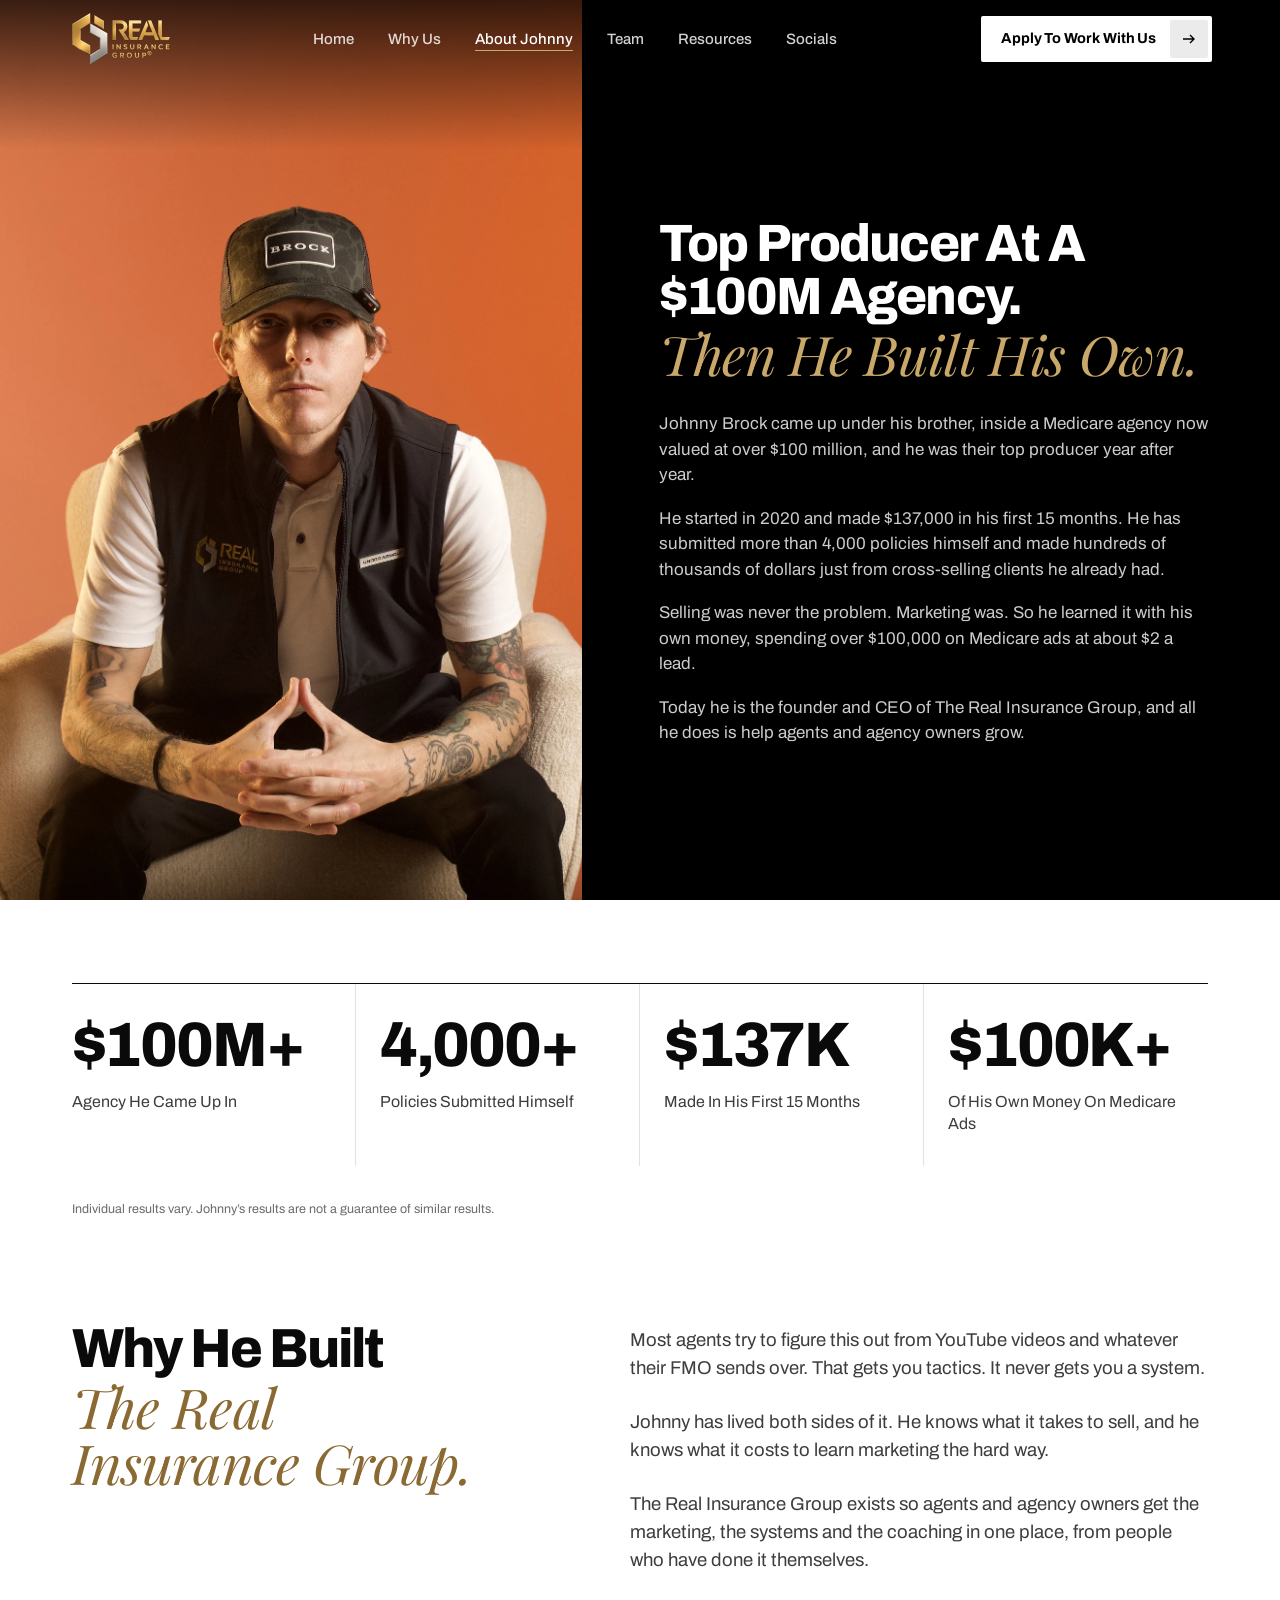
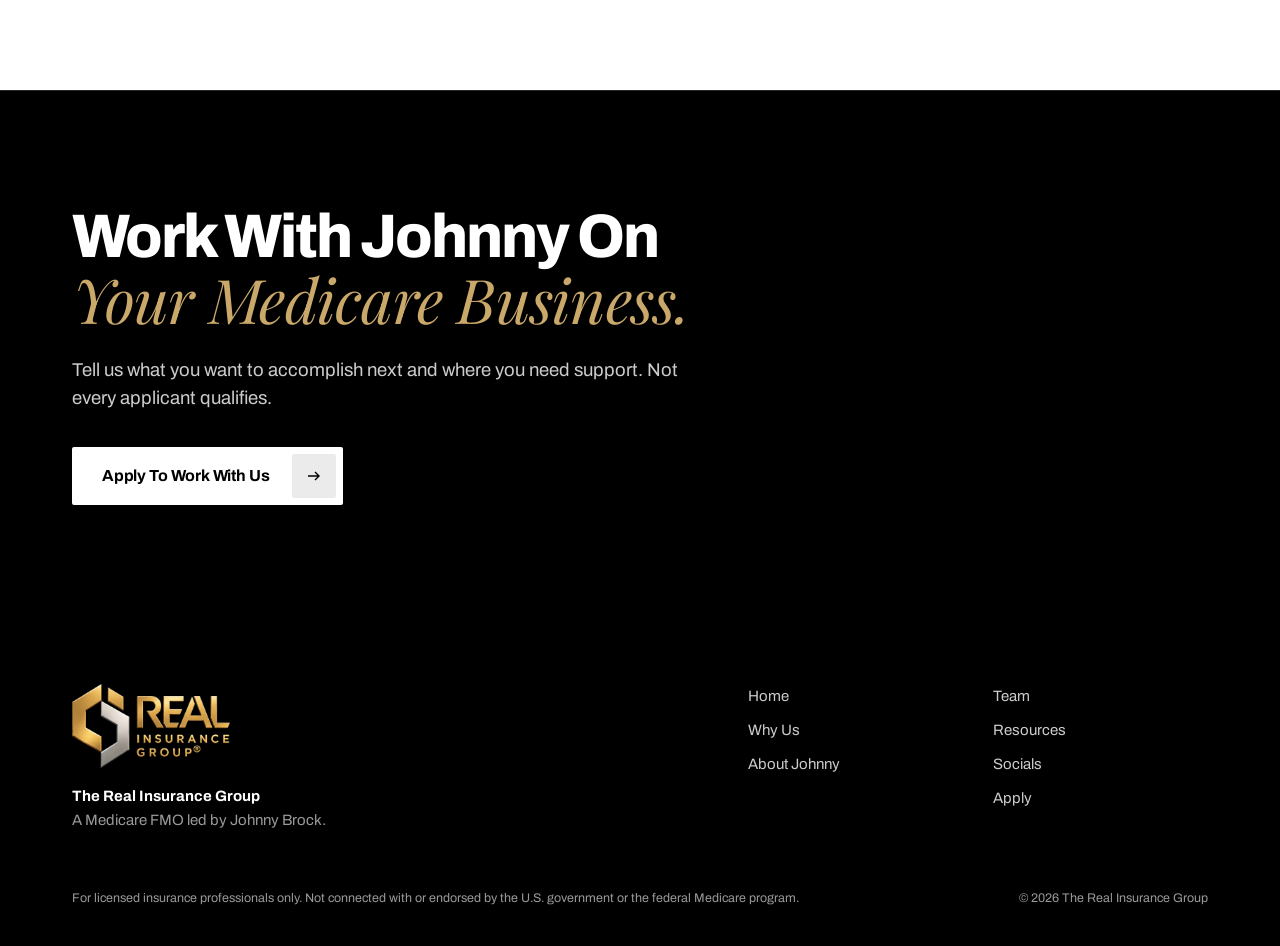
==== commit e67773ac: "Johnny's Why Us copy fixes, studio portrait on Home, edge-to-edge nav Why Us: 'Than Contract You', '" ====
--- a/about.html
+++ b/about.html
@@ -14,20 +14,20 @@
 <meta property="og:type" content="website">
 <link rel="preconnect" href="https://fonts.googleapis.com"><link rel="preconnect" href="https://fonts.gstatic.com" crossorigin>
 <link href="https://fonts.googleapis.com/css2?family=Archivo:wdth,wght@62..125,400..800&family=Playfair+Display:ital,wght@1,400&display=swap" rel="stylesheet">
-<link rel="stylesheet" href="styles.css?v=47">
+<link rel="stylesheet" href="styles.css?v=51">
 <script>document.documentElement.classList.add('js')</script>
 <script async src="https://javmartz04-ship-it.github.io/brandridge-tracker/t.js" data-client="johnny" data-name="Johnny" data-funnel="Main Website"></script>
 </head>
 <body class="inner">
 <a class="skip" href="#main">Skip To Content</a>
 <header class="nav" id="nav">
-  <a class="brand" href="index.html" aria-label="The Real Insurance Group, home"><img src="assets/rig-logo-nav.webp" width="392" height="208" alt="The Real Insurance Group"></a>
-  <nav aria-label="Main"><ul><li><a href="index.html">Home</a></li><li><a href="why.html">Why Us</a></li><li><a href="about.html" aria-current="page">About Johnny</a></li><li><a href="team.html">Team</a></li><li><a href="resources.html">Resources</a></li><li><a href="socials.html">Socials</a></li></ul></nav>
+  <a class="brand" href="/" aria-label="The Real Insurance Group, home"><img src="assets/rig-logo-nav.webp" width="392" height="208" alt="The Real Insurance Group"></a>
+  <nav aria-label="Main"><ul><li><a href="/">Home</a></li><li><a href="/why">Why Us</a></li><li><a href="/about" aria-current="page">About Johnny</a></li><li><a href="/team">Team</a></li><li><a href="/resources">Resources</a></li><li><a href="/socials">Socials</a></li></ul></nav>
   <a class="btn lt" href="#apply" data-apply>Apply To Work With Us<i><svg viewBox="0 0 16 16" fill="none" stroke="currentColor" stroke-width="1.4"><path d="M2 8h11M9 4l4 4-4 4"/></svg></i></a>
   <button class="burger" id="burger" aria-label="Open menu" aria-expanded="false"><span></span><span></span></button>
 </header>
 <div class="sheet" id="sheet">
-  <a href="index.html">Home</a><a href="why.html">Why Us</a><a href="about.html">About Johnny</a><a href="team.html">Team</a><a href="resources.html">Resources</a><a href="socials.html">Socials</a>
+  <a href="/">Home</a><a href="/why">Why Us</a><a href="/about">About Johnny</a><a href="/team">Team</a><a href="/resources">Resources</a><a href="/socials">Socials</a>
   <a class="btn lt" href="#apply" data-apply>Apply To Work With Us<i><svg viewBox="0 0 16 16" fill="none" stroke="currentColor" stroke-width="1.4"><path d="M2 8h11M9 4l4 4-4 4"/></svg></i></a>
 </div>
 <div id="sent" aria-hidden="true"></div>
@@ -79,9 +79,9 @@
 
 <footer class="foot dark">
   <div class="wrap foot-g">
-    <div class="f-b"><a class="brand" href="index.html" aria-label="Home"><img src="assets/rig-logo.webp" width="900" height="478" alt="The Real Insurance Group" loading="lazy"></a><p><b>The Real Insurance Group</b><br>A Medicare FMO led by Johnny Brock.</p></div>
-    <nav aria-label="Footer"><a href="index.html">Home</a><a href="why.html">Why Us</a><a href="about.html">About Johnny</a></nav>
-    <nav aria-label="Footer, more"><a href="team.html">Team</a><a href="resources.html">Resources</a><a href="socials.html">Socials</a><a href="#apply" data-apply>Apply</a></nav>
+    <div class="f-b"><a class="brand" href="/" aria-label="Home"><img src="assets/rig-logo.webp" width="900" height="478" alt="The Real Insurance Group" loading="lazy"></a><p><b>The Real Insurance Group</b><br>A Medicare FMO led by Johnny Brock.</p></div>
+    <nav aria-label="Footer"><a href="/">Home</a><a href="/why">Why Us</a><a href="/about">About Johnny</a></nav>
+    <nav aria-label="Footer, more"><a href="/team">Team</a><a href="/resources">Resources</a><a href="/socials">Socials</a><a href="#apply" data-apply>Apply</a></nav>
   </div>
   <div class="wrap legal"><p>For licensed insurance professionals only. Not connected with or endorsed by the U.S. government or the federal Medicare program.</p><p>&copy; 2026 The Real Insurance Group</p></div>
 </footer>
@@ -95,7 +95,7 @@
     <div class="stage" id="svStage" aria-live="polite"></div>
   </div>
 </div>
-<script src="site.js?v=18"></script>
-<script src="survey.js?v=4"></script>
+<script src="site.js?v=20"></script>
+<script src="survey.js?v=5"></script>
 </body>
 </html>
--- a/styles.css
+++ b/styles.css
@@ -1149,3 +1149,133 @@
 @media (max-width:640px){.so{min-height:340px}.so>img.so-a{height:88%;right:-14%}}
 .wy-v .btn{position:relative;z-index:1}
 @media (max-width:640px){.so strong{font-size:40px}.so>img.so-a{height:74%;right:-16%}.so>img.so-bg{width:175%}}
+
+/* v30 (2026-11-09). Every play button sits in the centre (Javier). */
+.wy-h .vsl-go,.rz-v .vsl-go,.rs-vsl .vsl-go{align-items:center;justify-content:center;padding:0}
+.wy-h .vsl-go{background:radial-gradient(60% 75% at 50% 50%,rgba(0,0,0,.3),rgba(0,0,0,.06))}
+.rz-v .vsl-go{background:radial-gradient(26% 42% at 50% 50%,rgba(0,0,0,.55),transparent)}
+.results.dark .v .pl{left:50%;top:50%;bottom:auto;transform:translate(-50%,-50%)}
+.results.dark .v:hover .pl{transform:translate(-50%,-50%) scale(1.08)}
+.rs-vsl .pl{left:50%;top:50%;right:auto;bottom:auto;transform:translate(-50%,-50%)}
+
+/* v30 phone pass. Phone-only: nothing here reaches desktop. */
+@media (max-width:640px){
+  .results.dark .v .pl{left:50%;bottom:auto}
+  .rs-vsl .pl{left:50%;top:50%;right:auto;bottom:auto;transform:translate(-50%,-50%)}
+  .rz-v .vsl-go{padding:0}
+  .foot nav{gap:0}
+  .foot nav a{display:block;padding:10px 0}
+  .results.dark .t-w{min-height:44px;padding-top:4px}
+  .talk-x::before{content:"";position:absolute;inset:-9px}
+  .tp-a{padding:10px 0;margin-top:14px}
+  .tp-f{margin-top:48px;padding-top:30px;border-top:1px solid var(--line-d2)}
+  .rz-c .btn{gap:14px;padding-left:22px;font-size:14.5px;white-space:nowrap}
+  .rz-v{aspect-ratio:1920/810}
+  .rz-v>img{object-position:50% 50%}
+  .rz-v .vsl-p{width:44px}
+  .rz-v .vsl-l{display:none}
+}
+
+/* v31 (2026-11-10). Resources as a library: Read, Watch, Join. Full-width chapters, no boxed cards. */
+.ph.lib-h{padding-bottom:clamp(56px,5.6vw,88px)}
+.lib-s{display:grid;grid-template-columns:repeat(3,minmax(0,1fr));gap:clamp(14px,1.7vw,26px);margin-top:clamp(40px,4.4vw,68px)}
+.lib-t{display:block}
+.lib-m{display:block;aspect-ratio:16/10;overflow:hidden;border-radius:var(--r);background:#0d0d0d;box-shadow:0 0 0 1px var(--line-d2);transition:box-shadow .5s var(--ease)}
+.lib-m img{width:100%;height:100%;object-fit:cover;object-position:0 0;transition:transform 1.1s var(--ease)}
+.lib-m1{display:grid;place-items:center;background:radial-gradient(70% 90% at 50% 40%,#1c1a16,#0a0a0a)}
+.lib-m1{position:relative}
+.lib-m1 img{position:absolute;left:50%;top:9%;width:auto;height:82%;margin:0;transform:translateX(-50%) rotate(-5deg);box-shadow:0 22px 50px rgba(0,0,0,.7),0 0 0 1px rgba(201,168,106,.25)}
+.lib-t:hover .lib-m{box-shadow:0 0 0 1px var(--gold)}
+.lib-t:hover .lib-m img{transform:scale(1.035)}
+.lib-t:hover .lib-m1 img{transform:translateX(-50%) rotate(-3deg) scale(1.04)}
+.lib-m3 img{object-position:50% 30%}
+.lib-2v h2{font-size:clamp(34px,3.4vw,54px)}
+.lib-k{display:grid;grid-template-columns:auto 1fr auto;align-items:center;gap:14px;padding:16px 2px 0}
+.lib-k b{font-family:var(--serif);font-style:italic;font-weight:400;font-size:26px;line-height:1;color:var(--gold)}
+.lib-k strong{display:block;font-size:clamp(16.5px,1.3vw,19px);font-weight:700;line-height:1.25}
+.lib-k small{display:block;margin-top:3px;font-size:13.5px;color:var(--on-d-m)}
+.lib-a{width:16px;height:16px;color:var(--on-d-m);transition:transform .5s var(--ease),color .3s}
+.lib-t:hover .lib-a{transform:translateY(3px);color:#fff}
+
+.lib-c{padding:clamp(84px,8.6vw,140px) 0;scroll-margin-top:60px}
+.lib-w{background:#fff;color:var(--ink)}
+.lib-d{background:#000;color:#fff}
+.lib-p{background:linear-gradient(180deg,#f6f3ee,#fff 78%);color:var(--ink)}
+.lib-c h2{font-size:clamp(36px,3.9vw,62px)}
+.lib-c h2 em.e{display:block}
+.lib-c .lead{margin-top:20px;font-size:clamp(17px,1.3vw,19.5px);line-height:1.55}
+.lib-w .lead,.lib-p .lead{color:var(--body)}
+.lib-w .ck-l li,.lib-p .ck-l li{color:var(--ink)}
+.lib-w .ck-l svg,.lib-p .ck-l svg{color:var(--green-2)}
+.lib-c .btn{margin-top:30px}
+.lib-n{display:flex;align-items:baseline;gap:12px;margin-bottom:20px;font-size:12.5px;font-weight:600;letter-spacing:.2em;text-transform:uppercase;color:var(--muted)}
+.lib-n b{font-family:var(--serif);font-style:italic;font-weight:400;font-size:28px;letter-spacing:0;text-transform:none;color:var(--green-2)}
+.dark .lib-n{color:var(--on-d-m)}
+.dark .lib-n b{color:var(--gold)}
+.lib-2{display:grid;grid-template-columns:minmax(0,6fr) minmax(0,5fr);gap:clamp(32px,5.5vw,96px);align-items:center}
+.lib-2v{grid-template-columns:minmax(0,7fr) minmax(0,5fr)}
+.lib-2 .pb-art{max-width:560px}
+.lib-p .vsl{box-shadow:0 0 0 1px rgba(0,0,0,.12),0 44px 80px -40px rgba(0,0,0,.45)}
+
+.lib-in{margin-top:clamp(56px,6vw,96px);padding-top:clamp(28px,3vw,44px);border-top:1px solid var(--line)}
+.lib-il{font-size:12.5px;font-weight:600;letter-spacing:.2em;text-transform:uppercase;color:var(--muted)}
+.lib-pg{list-style:none;margin:clamp(20px,2.2vw,32px) 0 0;padding:0;display:grid;grid-template-columns:repeat(3,minmax(0,1fr));gap:clamp(16px,2.2vw,36px)}
+.lib-pg img{width:100%;height:auto;border-radius:3px;box-shadow:0 0 0 1px var(--line),0 30px 60px -34px rgba(0,0,0,.35)}
+.lib-pg span{display:block;margin-top:16px;font-size:clamp(16px,1.25vw,18.5px);font-weight:700;line-height:1.3}
+.lib-pg small{display:block;margin-bottom:3px;font-size:13px;font-weight:600;color:var(--green-2)}
+
+.lib-top{display:grid;grid-template-columns:minmax(0,6fr) minmax(0,5fr);gap:clamp(24px,5vw,88px);align-items:end}
+.lib-top .lead:first-child{margin-top:0}
+.lib-d .rz-v{margin-top:clamp(36px,4vw,60px)}
+.lib-3{list-style:none;margin:clamp(28px,3vw,44px) 0 0;padding:0;display:grid;grid-template-columns:repeat(3,minmax(0,1fr));border-top:1px solid var(--line-d2)}
+.lib-3 li{display:flex;gap:16px;align-items:baseline;padding:22px clamp(14px,2vw,30px) 4px 0;font-size:clamp(17px,1.4vw,21px);font-weight:700;line-height:1.3}
+.lib-3 li + li{padding-left:clamp(14px,2vw,30px);border-left:1px solid var(--line-d)}
+.lib-3 b{font-family:var(--serif);font-style:italic;font-weight:400;font-size:22px;color:var(--gold)}
+.lib-d .rz-c{text-align:left;margin-top:clamp(30px,3vw,44px)}
+.lib-d .rz-c .btn{margin-top:0}
+
+.lib-cl{display:grid;grid-template-columns:minmax(0,7fr) minmax(0,5fr);gap:clamp(32px,5.5vw,96px);align-items:center;margin-top:clamp(48px,5.4vw,84px);padding-top:clamp(40px,4.4vw,68px);border-top:1px solid var(--line)}
+.lib-cl figure{margin:0;padding-top:30px;position:relative;overflow:hidden;border-radius:8px;background:#ecebe8;box-shadow:0 0 0 1px rgba(0,0,0,.1),0 40px 80px -44px rgba(0,0,0,.4)}
+.lib-cl figure::before{content:"";position:absolute;left:14px;top:11px;width:8px;height:8px;border-radius:50%;background:#c9c7c2;box-shadow:14px 0 0 #c9c7c2,28px 0 0 #c9c7c2}
+.lib-cl img{width:100%;height:auto;aspect-ratio:2000/1000;object-fit:cover;object-position:0 0}
+.lib-cl .ck-l{margin-top:18px}
+
+@media (max-width:1000px){
+  .lib-2,.lib-2v,.lib-top,.lib-cl{grid-template-columns:1fr}
+  .lib-2 .pb-art{order:-1;max-width:420px}
+}
+@media (max-width:760px){
+  .lib-s{grid-template-columns:1fr;gap:0;border-top:1px solid var(--line-d2)}
+  .lib-t{display:grid;grid-template-columns:112px 1fr;gap:14px;align-items:center;padding:14px 0;border-bottom:1px solid var(--line-d)}
+  .lib-k{padding:0;gap:12px}
+  .lib-k b{font-size:22px}
+  .lib-3{grid-template-columns:1fr}
+  .lib-3 li,.lib-3 li + li{padding:16px 0;border-left:0;border-bottom:1px solid var(--line-d)}
+  .lib-pg{grid-template-columns:repeat(3,74%);overflow-x:auto;scroll-snap-type:x mandatory;margin-right:calc(var(--pad)*-1);padding:2px var(--pad) 12px 2px;gap:14px;scrollbar-width:none}
+  .lib-pg::-webkit-scrollbar{display:none}
+  .lib-pg li{scroll-snap-align:start}
+  .lib-d .rz-c .btn{width:100%;justify-content:space-between}
+}
+
+/* v32. Community video play button was too big (Javier). */
+.lib-p .vsl-p{width:clamp(58px,5vw,76px)}
+.lib-p .vsl-go{gap:12px}
+.lib-p .vsl-l{font-size:clamp(13.5px,1vw,15px)}
+
+/* v33 (2026-11-11). Nav: no boxed black bar. Clear over the hero, frosted edge-to-edge glass once you scroll. */
+.nav{top:0;left:0;right:0;height:78px;border-radius:0;padding:0 max(var(--pad),calc((100vw - 1640px)/2 + var(--pad)));background:transparent;box-shadow:none;transition:background .5s var(--ease),height .5s var(--ease),box-shadow .5s var(--ease)}
+.nav.solid{height:64px;background:rgba(0,0,0,.94);backdrop-filter:blur(28px) saturate(1.6);-webkit-backdrop-filter:blur(28px) saturate(1.6);box-shadow:0 14px 34px -22px rgba(0,0,0,.55)}
+.nav{transition:background .5s var(--ease),height .5s var(--ease),box-shadow .5s var(--ease),transform .55s var(--ease)}
+.nav.away{transform:translateY(-102%)}
+.open .nav.away{transform:none}
+.nav .brand img{transition:height .5s var(--ease)}
+.nav.solid .brand img{height:44px}
+.nav .btn{margin-right:-4px}
+.open .nav,.open .nav.solid{background:transparent;backdrop-filter:none;-webkit-backdrop-filter:none;box-shadow:none}
+@media (max-width:1000px){
+  .nav{height:64px;padding:0 calc(var(--pad) - 12px) 0 var(--pad)}
+  .nav.solid{height:58px}
+  .nav.solid .brand img{height:38px}
+}
+/* Home, Partnership photo: Johnny's studio portrait */
+.pt-studio img{object-position:50% 18%}
